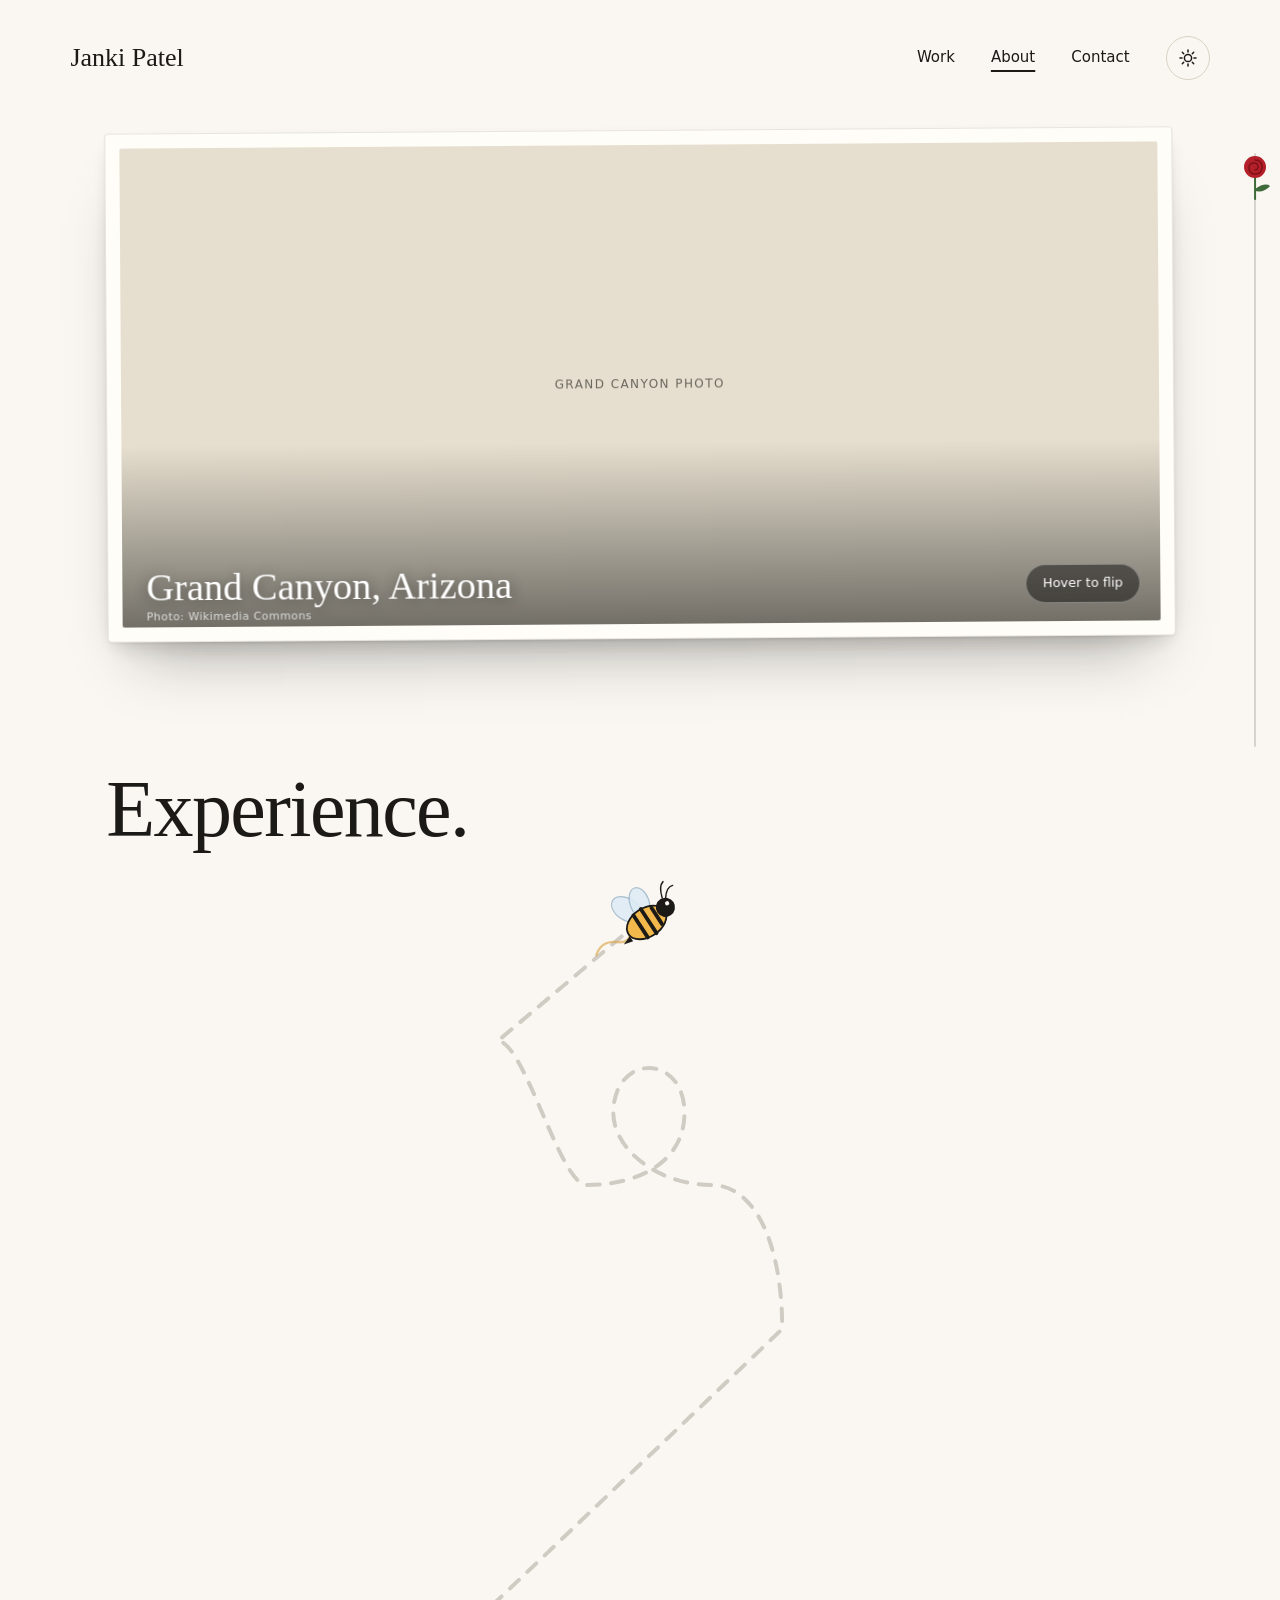
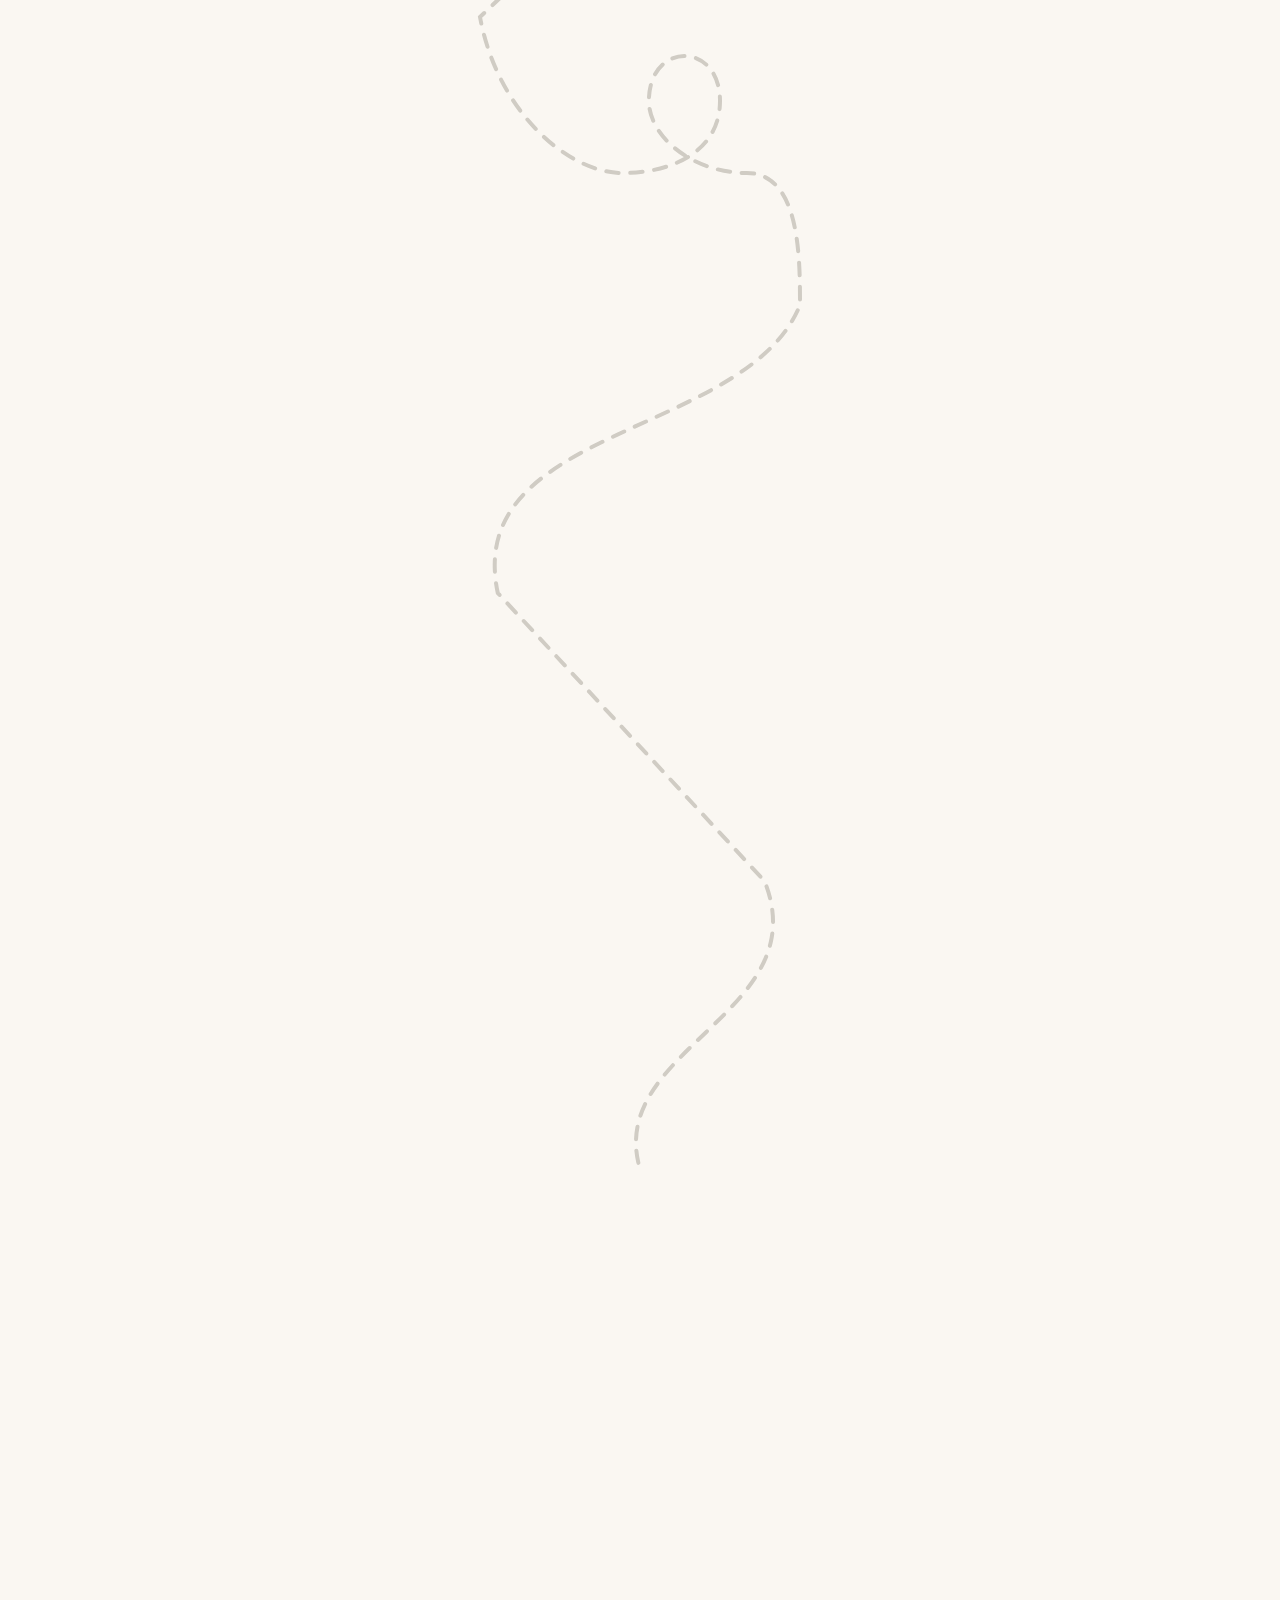
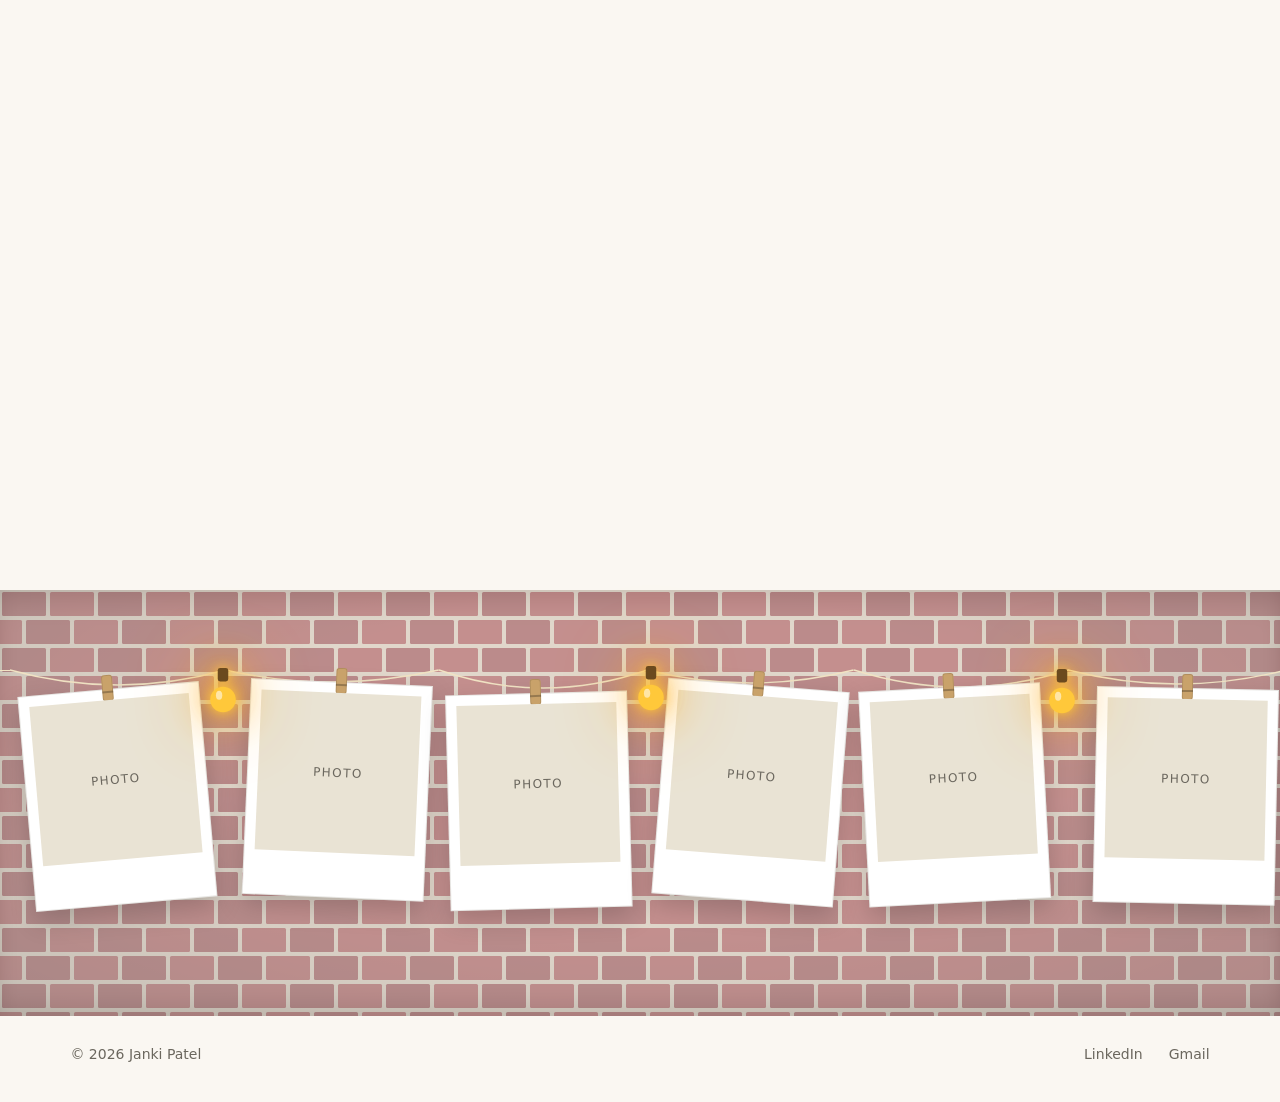
==== about.html @ 687af1cd "Portfolio v1: themes, work, about with experience timeline, contact" ====
<!doctype html>
<html lang="en" class="">
<head>
<meta charset="utf-8">
<meta name="viewport" content="width=device-width, initial-scale=1">
<title>About | Janki Patel</title>
<meta name="description" content="Janki Patel is an XR developer finishing an M.S. in Media Arts & Sciences at Arizona State University, with three and a half years of production software experience.">
<meta name="theme-color" content="#FAF7F2">
<meta name="color-scheme" content="light dark">
<meta http-equiv="Content-Security-Policy" content="default-src 'self'; script-src 'self' 'sha256-L0vLn8XIhZDRpUTTY1UAx1QXcjI+GWsI21G0WB/5Mg4='; style-src 'self' 'unsafe-inline' https://fonts.googleapis.com; font-src https://fonts.gstatic.com; img-src 'self' data: https://commons.wikimedia.org https://upload.wikimedia.org; connect-src 'self'; media-src 'self'; object-src 'none'; base-uri 'none'; form-action 'none'">
<meta name="referrer" content="strict-origin-when-cross-origin">
<meta name="robots" content="index, follow, noai, noimageai">
<meta property="og:type" content="website">
<meta property="og:title" content="About | Janki Patel">
<meta property="og:description" content="Janki Patel is an XR developer finishing an M.S. in Media Arts & Sciences at Arizona State University, with three and a half years of production software experience.">
<link rel="icon" href="assets/favicon.svg" type="image/svg+xml">
<script>document.documentElement.classList.add('js');try{var t=localStorage.getItem('theme');if(!t)t=matchMedia('(prefers-color-scheme: dark)').matches?'dark':'light';document.documentElement.dataset.theme=t}catch(e){document.documentElement.dataset.theme='light'}</script>
<link rel="preconnect" href="https://fonts.googleapis.com"><link rel="preconnect" href="https://fonts.gstatic.com" crossorigin><link href="https://fonts.googleapis.com/css2?family=Caveat:wght@500&family=Inter:wght@400;500&family=Instrument+Serif:ital@0;1&display=swap" rel="stylesheet">
<link rel="stylesheet" href="css/tokens.css">
<link rel="stylesheet" href="css/base.css">
<link rel="stylesheet" href="css/pages.css">
<link rel="stylesheet" href="css/responsive.css">
<link rel="stylesheet" href="css/experience.css">
</head>
<body class="about-page">
<a class="skip-link" href="#main">Skip to content</a>
<header class="site-header">
  <a class="wordmark" href="index.html">Janki Patel</a>
  <div class="header-right">
    <nav class="nav-links" aria-label="Primary">
      <a href="work.html">Work</a>
      <a href="about.html" aria-current="page">About</a>
      <a href="contact.html">Contact</a>
    </nav>
    <button class="theme-toggle" type="button" data-theme-toggle aria-label="Switch to dark theme"><svg class="i-sun" aria-hidden="true" width="20" height="20" viewBox="0 0 20 20" fill="none" stroke="currentColor" stroke-width="1.5" stroke-linecap="round"><circle cx="10" cy="10" r="3.6"/><path d="M10 2v2M10 16v2M2 10h2M16 10h2M4.3 4.3l1.4 1.4M14.3 14.3l1.4 1.4M4.3 15.7l1.4-1.4M14.3 5.7l1.4-1.4"/></svg><svg class="i-moon" aria-hidden="true" width="20" height="20" viewBox="0 0 20 20" fill="none" stroke="currentColor" stroke-width="1.5" stroke-linejoin="round"><path d="M15.5 12.2A6.6 6.6 0 0 1 7.8 4.5a6.6 6.6 0 1 0 7.7 7.7Z"/></svg></button>
  </div>
</header>
<main id="main">
  <section class="about">
    <div class="flip" tabindex="0" aria-label="Postcard. Hover or press to flip it over.">
      <div class="flip-inner">
        <div class="flip-face flip-front" aria-hidden="true">
          <div class="front-photo ph" data-label="">
            <img class="light-img" src="assets/images/about/postcard-grand-canyon.jpg" alt="The Grand Canyon at sunrise" loading="lazy" decoding="async" data-fallback="https://commons.wikimedia.org/wiki/Special:FilePath/Grand_Canyon_South_Rim_at_Sunrise.jpg?width=1920"><img class="dark-img" src="assets/images/about/postcard-taj-mahal.jpg" alt="The Taj Mahal at sunset" loading="lazy" decoding="async" data-fallback="https://commons.wikimedia.org/wiki/Special:FilePath/Taj_Mahal_Sunset.jpg?width=1920">
          </div>
          <p class="front-caption"><span class="light-only">Grand Canyon, Arizona</span><span class="dark-only">Taj Mahal, Agra</span></p>
          <p class="front-credit">Photo: Wikimedia Commons</p>
          <p class="flip-hint"><span class="h-hover">Hover to flip</span><span class="h-touch">Tap to flip</span></p>
        </div>
        <article class="flip-face postcard" aria-labelledby="about-title">
          <figure class="postcard-photo ph" data-label="Your photo">
            <img src="assets/images/about/portrait.jpg" alt="Portrait of Janki Patel" loading="lazy" decoding="async">
          </figure>
          <div class="postcard-body">
            <div class="stamp" aria-hidden="true"><div class="stamp-inner"><svg class="scene scene-day" viewBox="0 0 40 52" aria-hidden="true"><rect width="40" height="52" fill="#cfe3ef"/><circle cx="31" cy="11" r="5" fill="#f2b84b"/><g stroke="#f2b84b" stroke-width="1.2" stroke-linecap="round"><path d="M31 2v2M31 18v2M22 11h2M38 11h2M24.6 4.6l1.4 1.4M36 16l1.4 1.4M37.4 4.6L36 6M26 16l-1.4 1.4"/></g><path d="M-2 40 L12 22 L16 25 L22 12 L26 17 L28 15 L42 40 Z" fill="#6f84a8"/><path d="M22 12 L26 17 L28 15 L33 22 L29 21 L26 24 L23 20 L20 23 L16 25 L19 18 Z" fill="#fff"/><path d="M-2 40 L10 28 L18 36 L26 30 L42 42 L42 52 L-2 52 Z" fill="#3c6a45"/><path d="M-2 46 Q10 42 20 46 T42 45 L42 52 L-2 52 Z" fill="#2c5236"/></svg><svg class="scene scene-night" viewBox="0 0 40 52" aria-hidden="true"><rect width="40" height="52" fill="#141b3a"/><circle cx="20" cy="14" r="8" fill="#f4f1e6"/><circle cx="17" cy="12" r="1.6" fill="#dcd8c8"/><circle cx="23" cy="16.5" r="1.2" fill="#dcd8c8"/><circle cx="21" cy="10.5" r="0.9" fill="#dcd8c8"/><g fill="#f4f1e6"><circle cx="5" cy="6" r=".7"/><circle cx="34" cy="8" r=".6"/><circle cx="9" cy="19" r=".5"/><circle cx="35" cy="20" r=".7"/></g><rect y="30" width="40" height="22" fill="#26325e"/><path d="M13 31 L20 31 L27 31 L25 52 L15 52 Z" fill="#f4f1e6" opacity=".18"/><g fill="#0b1020"><path d="M0 31 L0 28 L2 22 L3 28 L3.5 24 L5 18 L6.5 24 L7 28 L9 25 L10 29 L10 31 Z"/><path d="M30 31 L30 27 L32 21 L33 26 L34 22 L36 15 L38 22 L38.5 26 L40 24 L40 31 Z"/><path d="M0 31 H40 V32.5 H0 Z"/></g><path d="M0 44 Q10 42 20 44 T40 43 L40 52 L0 52 Z" fill="#1b2548" opacity=".7"/></svg></div></div>
            <svg class="postmark" viewBox="0 0 100 100" aria-hidden="true" fill="none" stroke="currentColor" stroke-width="1.4"><circle cx="50" cy="50" r="36"/><circle cx="50" cy="50" r="30"/><path d="M-6 42 q8 -7 16 0 t16 0 t16 0 t16 0 t16 0 t16 0 t16 0 t16 0"/><path d="M-6 54 q8 -7 16 0 t16 0 t16 0 t16 0 t16 0 t16 0 t16 0 t16 0"/><path d="M-6 66 q8 -7 16 0 t16 0 t16 0 t16 0 t16 0 t16 0 t16 0 t16 0"/></svg>
            <h1 id="about-title" class="display">A little about me.</h1>
            <p class="body">I'm an XR developer finishing my M.S. in Media Arts &amp; Sciences at Arizona State University this December. Before grad school I spent three and a half years building production software.</p>
            <p class="body">Outside of work I'm usually traveling, taking photos, or listening to something on repeat.</p>
            <div class="postcard-foot">
              <div class="sig-row"><div class="signature" data-label="Your autograph"><img src="assets/images/signature.png" alt="Janki Patel's signature" loading="lazy" decoding="async"></div></div>
              <div class="link-row">
                <a class="resume-link" href="assets/resume.pdf">Resume</a>
                <span class="link-icons"><a class="icon-link" href="https://linkedin.com/in/janki1028" target="_blank" rel="noopener noreferrer" aria-label="LinkedIn (opens in a new tab)" title="LinkedIn"><span class="icon-slot" data-label="in"><img src="assets/icons/linkedin.svg" alt="" data-fallback="assets/icons/linkedin.png"></span></a><a class="icon-link" href="https://mail.google.com/mail/?view=cm&fs=1&to=your@email.com" target="_blank" rel="noopener noreferrer" aria-label="Email (Gmail) (opens in a new tab)" title="Email (Gmail)"><span class="icon-slot" data-label="@"><img src="assets/icons/gmail.svg" alt="" data-fallback="assets/icons/gmail.png"></span></a></span>
              </div>
            </div>
          </div>
        </article>
      </div>
    </div>
  </section>

  <section class="xp-section" id="experience" aria-labelledby="xp-title">
    <h2 id="xp-title" class="display xp-title">Experience.</h2>
    <div class="xp" data-xp>
      <svg class="xp-svg xp-svg--d" viewBox="0 0 1440 2640" aria-hidden="true" focusable="false" data-w="1440" data-start="720,81" data-end="1500,2052" data-map-end="2720" data-map-start="420">
        <defs>
          <radialGradient id="xp-gw-d"><stop offset="0" stop-color="#EEF57A" stop-opacity="0.5"/><stop offset="0.5" stop-color="#EEF57A" stop-opacity="0.16"/><stop offset="1" stop-color="#EEF57A" stop-opacity="0"/></radialGradient>
          <radialGradient id="xp-gf-d"><stop offset="0" stop-color="#E4FF5A" stop-opacity="0.85"/><stop offset="0.45" stop-color="#C9F23C" stop-opacity="0.3"/><stop offset="1" stop-color="#C9F23C" stop-opacity="0"/></radialGradient>
          <mask id="xp-mask-d" maskUnits="userSpaceOnUse" x="-100" y="0" width="1740" height="2640"><path class="xp-reveal" d="M 720 81 L 560 216 C 590 216 630 378 660 378 C 720 378 770 351 770 297 C 770 229.5 690 229.5 690 297 C 690 337.5 740 378 800 378 C 850 378 880 445.5 880 540 L 540 864 C 560 972 640 1039.5 700 1039.5 C 760 1039.5 810 1012.5 810 958.5 C 810 891 730 891 730 958.5 C 730 999 780 1039.5 840 1039.5 C 900 1039.5 900 1134 900 1188 C 840 1336.5 520 1323 560 1512 L 860 1836 C 920 1984.5 680 2025 720 2160 L 720 2322 C 720 2457 830 2490.8 940 2403 C 1050 2315.2 1190 2241 1500 2052" fill="none" stroke="#fff" stroke-width="16" stroke-linecap="round"/></mask>
        </defs>
        <g class="xp-sparkles"><g fill="#E4FF5A"><circle cx="470" cy="300" r="2.2" opacity="0.7"/><circle cx="1010" cy="350" r="1.8" opacity="0.55"/><circle cx="660" cy="650" r="2" opacity="0.6"/><circle cx="1050" cy="800" r="2.4" opacity="0.7"/><circle cx="420" cy="960" r="1.8" opacity="0.5"/><circle cx="780" cy="950" r="1.6" opacity="0.5"/><circle cx="1100" cy="1500" r="2" opacity="0.5"/><circle cx="330" cy="1250" r="1.8" opacity="0.5"/><circle cx="1000" cy="2000" r="1.8" opacity="0.5"/></g><g fill="#B8C8FF"><circle cx="1100" cy="200" r="1.6" opacity="0.5"/><circle cx="330" cy="520" r="1.8" opacity="0.5"/><circle cx="1000" cy="1250" r="1.6" opacity="0.35"/><circle cx="400" cy="1850" r="1.6" opacity="0.4"/></g></g>
        <path class="xp-route-bg" d="M 720 81 L 560 216 C 590 216 630 378 660 378 C 720 378 770 351 770 297 C 770 229.5 690 229.5 690 297 C 690 337.5 740 378 800 378 C 850 378 880 445.5 880 540 L 540 864 C 560 972 640 1039.5 700 1039.5 C 760 1039.5 810 1012.5 810 958.5 C 810 891 730 891 730 958.5 C 730 999 780 1039.5 840 1039.5 C 900 1039.5 900 1134 900 1188 C 840 1336.5 520 1323 560 1512 L 860 1836 C 920 1984.5 680 2025 720 2160"/>
        <path class="xp-route-fg" d="M 720 81 L 560 216 C 590 216 630 378 660 378 C 720 378 770 351 770 297 C 770 229.5 690 229.5 690 297 C 690 337.5 740 378 800 378 C 850 378 880 445.5 880 540 L 540 864 C 560 972 640 1039.5 700 1039.5 C 760 1039.5 810 1012.5 810 958.5 C 810 891 730 891 730 958.5 C 730 999 780 1039.5 840 1039.5 C 900 1039.5 900 1134 900 1188 C 840 1336.5 520 1323 560 1512 L 860 1836 C 920 1984.5 680 2025 720 2160 L 720 2322 C 720 2457 830 2490.8 940 2403 C 1050 2315.2 1190 2241 1500 2052" mask="url(#xp-mask-d)"/>
        <circle class="xp-start" cx="720" cy="81" r="5"/>
        <g class="xp-node" data-x="560" data-y="216" transform="translate(560 216)"><g class="pop"><circle class="glow2" r="151" fill="url(#xp-gw-d)"/><circle class="glow" r="103" fill="url(#xp-gw-d)"/><circle class="halo" r="65"/><polygon class="dec" points="0.0,-20.0 17.3,-10.0 17.3,10.0 0.0,20.0 -17.3,10.0 -17.3,-10.0" transform="translate(-64 0)"/><polygon class="dec d2" points="0.0,-20.0 17.3,-10.0 17.3,10.0 0.0,20.0 -17.3,10.0 -17.3,-10.0" transform="translate(-32 55)"/><polygon class="hx" points="0.0,-54.0 46.8,-27.0 46.8,27.0 0.0,54.0 -46.8,27.0 -46.8,-27.0"/><text y="5" font-size="15">2020</text></g></g><g class="xp-node" data-x="880" data-y="540" transform="translate(880 540)"><g class="pop"><circle class="glow2" r="151" fill="url(#xp-gw-d)"/><circle class="glow" r="103" fill="url(#xp-gw-d)"/><circle class="halo" r="65"/><polygon class="dec" points="0.0,-20.0 17.3,-10.0 17.3,10.0 0.0,20.0 -17.3,10.0 -17.3,-10.0" transform="translate(64 0)"/><polygon class="dec d2" points="0.0,-20.0 17.3,-10.0 17.3,10.0 0.0,20.0 -17.3,10.0 -17.3,-10.0" transform="translate(32 55)"/><polygon class="hx" points="0.0,-54.0 46.8,-27.0 46.8,27.0 0.0,54.0 -46.8,27.0 -46.8,-27.0"/><text y="4" font-size="13">2020–24</text></g></g><g class="xp-node" data-x="540" data-y="864" transform="translate(540 864)"><g class="pop"><circle class="glow2" r="151" fill="url(#xp-gw-d)"/><circle class="glow" r="103" fill="url(#xp-gw-d)"/><circle class="halo" r="65"/><polygon class="dec" points="0.0,-20.0 17.3,-10.0 17.3,10.0 0.0,20.0 -17.3,10.0 -17.3,-10.0" transform="translate(-64 0)"/><polygon class="dec d2" points="0.0,-20.0 17.3,-10.0 17.3,10.0 0.0,20.0 -17.3,10.0 -17.3,-10.0" transform="translate(-32 55)"/><polygon class="hx" points="0.0,-54.0 46.8,-27.0 46.8,27.0 0.0,54.0 -46.8,27.0 -46.8,-27.0"/><text y="4" font-size="13">2021–24</text></g></g><g class="xp-node" data-x="900" data-y="1188" transform="translate(900 1188)"><g class="pop"><circle class="glow2" r="151" fill="url(#xp-gw-d)"/><circle class="glow" r="103" fill="url(#xp-gw-d)"/><circle class="halo" r="65"/><polygon class="dec" points="0.0,-20.0 17.3,-10.0 17.3,10.0 0.0,20.0 -17.3,10.0 -17.3,-10.0" transform="translate(64 0)"/><polygon class="dec d2" points="0.0,-20.0 17.3,-10.0 17.3,10.0 0.0,20.0 -17.3,10.0 -17.3,-10.0" transform="translate(32 55)"/><polygon class="hx" points="0.0,-54.0 46.8,-27.0 46.8,27.0 0.0,54.0 -46.8,27.0 -46.8,-27.0"/><text y="5" font-size="15">2025</text></g></g><g class="xp-node" data-x="560" data-y="1512" transform="translate(560 1512)"><g class="pop"><circle class="glow2" r="151" fill="url(#xp-gw-d)"/><circle class="glow" r="103" fill="url(#xp-gw-d)"/><circle class="halo" r="65"/><polygon class="dec" points="0.0,-20.0 17.3,-10.0 17.3,10.0 0.0,20.0 -17.3,10.0 -17.3,-10.0" transform="translate(-64 0)"/><polygon class="dec d2" points="0.0,-20.0 17.3,-10.0 17.3,10.0 0.0,20.0 -17.3,10.0 -17.3,-10.0" transform="translate(-32 55)"/><polygon class="hx" points="0.0,-54.0 46.8,-27.0 46.8,27.0 0.0,54.0 -46.8,27.0 -46.8,-27.0"/><text y="5" font-size="15">2025</text></g></g><g class="xp-node" data-x="860" data-y="1836" transform="translate(860 1836)"><g class="pop"><circle class="glow2" r="151" fill="url(#xp-gw-d)"/><circle class="glow" r="103" fill="url(#xp-gw-d)"/><circle class="halo" r="65"/><polygon class="dec" points="0.0,-20.0 17.3,-10.0 17.3,10.0 0.0,20.0 -17.3,10.0 -17.3,-10.0" transform="translate(64 0)"/><polygon class="dec d2" points="0.0,-20.0 17.3,-10.0 17.3,10.0 0.0,20.0 -17.3,10.0 -17.3,-10.0" transform="translate(32 55)"/><polygon class="hx" points="0.0,-54.0 46.8,-27.0 46.8,27.0 0.0,54.0 -46.8,27.0 -46.8,-27.0"/><text y="5" font-size="15">2026</text></g></g><g class="xp-node" data-x="720" data-y="2160" transform="translate(720 2160)"><g class="pop"><circle class="glow2" r="179" fill="url(#xp-gw-d)"/><circle class="glow" r="122" fill="url(#xp-gw-d)"/><circle class="halo" r="77"/><polygon class="dec" points="0.0,-20.0 17.3,-10.0 17.3,10.0 0.0,20.0 -17.3,10.0 -17.3,-10.0" transform="translate(-64 0)"/><polygon class="dec d2" points="0.0,-20.0 17.3,-10.0 17.3,10.0 0.0,20.0 -17.3,10.0 -17.3,-10.0" transform="translate(-32 55)"/><polygon class="hx" points="0.0,-64.0 55.4,-32.0 55.4,32.0 0.0,64.0 -55.4,32.0 -55.4,-32.0"/><text y="5" font-size="16">Now</text></g></g>
        <g class="xp-traveler" transform="translate(720 81)"><g class="xp-bee" transform="scale(1.35)">
<path d="M-46 4 q10 -8 20 0 t14 -2" fill="none" stroke="#D9A441" stroke-width="2" stroke-linecap="round" opacity="0.6"/>
<g class="xp-wing"><ellipse cx="-4" cy="-14" rx="9" ry="14" fill="#DDEBF5" stroke="#9DB6C8" stroke-width="1" opacity="0.85" transform="rotate(-24 -4 -14)"/></g>
<g class="xp-wing w2"><ellipse cx="8" cy="-13" rx="8" ry="13" fill="#DDEBF5" stroke="#9DB6C8" stroke-width="1" opacity="0.85" transform="rotate(14 8 -13)"/></g>
<ellipse cx="4" cy="4" rx="18" ry="12" fill="#F2B84B" stroke="#1B1A17" stroke-width="1.5"/>
<path d="M-2 -7 L-2 15 M6 -8 L6 16 M14 -4 L14 12" stroke="#1B1A17" stroke-width="3.2" stroke-linecap="round"/>
<circle cx="24" cy="2" r="8" fill="#1B1A17"/><circle cx="27" cy="0" r="1.8" fill="#FAF7F2"/>
<path d="M28 -4 q6 -8 11 -6 M26 -6 q3 -10 8 -11" fill="none" stroke="#1B1A17" stroke-width="1.2" stroke-linecap="round"/>
<path d="M-14 6 l-8 3 l8 2 Z" fill="#1B1A17"/></g><g class="xp-fly" transform="scale(1.3)">
<g class="xp-lamp"><circle cx="-16" cy="7" r="58" fill="url(#xp-gf-d)"/></g>
<g fill="#E4FF5A"><circle cx="-56" cy="12" r="2.2" opacity="0.7"/><circle cx="-72" cy="4" r="1.7" opacity="0.5"/><circle cx="-86" cy="14" r="1.2" opacity="0.35"/></g>
<g class="xp-wing"><ellipse cx="-3" cy="-15" rx="9" ry="15" fill="#EAF0FF" fill-opacity="0.6" stroke="#B8C8FF" stroke-width="0.9" transform="rotate(-18 -3 -15)"/></g>
<g class="xp-wing w2"><ellipse cx="8" cy="-16" rx="8" ry="13" fill="#EAF0FF" fill-opacity="0.6" stroke="#B8C8FF" stroke-width="0.9" transform="rotate(14 8 -16)"/></g>
<circle cx="-17" cy="7" r="11" fill="#E4FF5A"/>
<circle cx="-20.5" cy="3.5" r="3.6" fill="#FFFFFF" opacity="0.8"/>
<ellipse cx="-3" cy="5" rx="13" ry="10" fill="#4B5590" stroke="#B8C8FF" stroke-width="1"/>
<path d="M-8 14 l-1.5 5 M0 15 l0 5" stroke="#B8C8FF" stroke-width="1.2" stroke-linecap="round"/>
<path d="M10 -9 q-2 -9 -8 -10 M19 -9 q2 -9 8 -10" fill="none" stroke="#FFE9C4" stroke-width="1.4" stroke-linecap="round"/>
<circle cx="2" cy="-19.5" r="2.1" fill="#E4FF5A"/><circle cx="27" cy="-19.5" r="2.1" fill="#E4FF5A"/>
<circle cx="14.5" cy="-1" r="11" fill="#FFE9C4"/>
<ellipse cx="11" cy="-3" rx="3.2" ry="3.9" fill="#1B2140"/><ellipse cx="18.5" cy="-3" rx="3.2" ry="3.9" fill="#1B2140"/>
<circle cx="12" cy="-4.5" r="1.25" fill="#fff"/><circle cx="19.5" cy="-4.5" r="1.25" fill="#fff"/>
<circle cx="7.5" cy="3" r="2.2" fill="#FF9DB0" opacity="0.75"/><circle cx="21.5" cy="3" r="2.2" fill="#FF9DB0" opacity="0.75"/>
<path d="M12 4 q2.5 2.8 5 0" fill="none" stroke="#1B2140" stroke-width="1.2" stroke-linecap="round"/></g></g>
      </svg>
      <svg class="xp-svg xp-svg--m" viewBox="0 0 390 2060" aria-hidden="true" focusable="false" data-w="390" data-start="70,44" data-end="480,1674" data-map-end="2000" data-map-start="260">
        <defs>
          <radialGradient id="xp-gw-m"><stop offset="0" stop-color="#EEF57A" stop-opacity="0.5"/><stop offset="0.5" stop-color="#EEF57A" stop-opacity="0.16"/><stop offset="1" stop-color="#EEF57A" stop-opacity="0"/></radialGradient>
          <radialGradient id="xp-gf-m"><stop offset="0" stop-color="#E4FF5A" stop-opacity="0.85"/><stop offset="0.45" stop-color="#C9F23C" stop-opacity="0.3"/><stop offset="1" stop-color="#C9F23C" stop-opacity="0"/></radialGradient>
          <mask id="xp-mask-m" maskUnits="userSpaceOnUse" x="-100" y="0" width="690" height="2060"><path class="xp-reveal" d="M 70 43.6 L 62 150 C 62 209.1 20 291.8 50 291.8 C 80 291.8 105 280 105 256.4 C 105 226.8 65 226.8 65 256.4 C 65 274.1 90 291.8 120 291.8 C 140 291.8 100 362.7 94 410 L 58 670 C 58 740.9 20 811.8 50 811.8 C 80 811.8 105 800 105 776.4 C 105 746.8 65 746.8 65 776.4 C 65 794.1 90 811.8 120 811.8 C 140 811.8 100 882.7 90 930 C 140 1048.2 22 1083.6 60 1190 L 92 1450 C 130 1568.2 30 1615.5 70 1710 L 70 1804.5 C 70 1910.9 200 1946.4 300 1875.5 C 370 1828.2 430 1757.3 480 1674.5" fill="none" stroke="#fff" stroke-width="16" stroke-linecap="round"/></mask>
        </defs>
        
        <path class="xp-route-bg" d="M 70 43.6 L 62 150 C 62 209.1 20 291.8 50 291.8 C 80 291.8 105 280 105 256.4 C 105 226.8 65 226.8 65 256.4 C 65 274.1 90 291.8 120 291.8 C 140 291.8 100 362.7 94 410 L 58 670 C 58 740.9 20 811.8 50 811.8 C 80 811.8 105 800 105 776.4 C 105 746.8 65 746.8 65 776.4 C 65 794.1 90 811.8 120 811.8 C 140 811.8 100 882.7 90 930 C 140 1048.2 22 1083.6 60 1190 L 92 1450 C 130 1568.2 30 1615.5 70 1710"/>
        <path class="xp-route-fg" d="M 70 43.6 L 62 150 C 62 209.1 20 291.8 50 291.8 C 80 291.8 105 280 105 256.4 C 105 226.8 65 226.8 65 256.4 C 65 274.1 90 291.8 120 291.8 C 140 291.8 100 362.7 94 410 L 58 670 C 58 740.9 20 811.8 50 811.8 C 80 811.8 105 800 105 776.4 C 105 746.8 65 746.8 65 776.4 C 65 794.1 90 811.8 120 811.8 C 140 811.8 100 882.7 90 930 C 140 1048.2 22 1083.6 60 1190 L 92 1450 C 130 1568.2 30 1615.5 70 1710 L 70 1804.5 C 70 1910.9 200 1946.4 300 1875.5 C 370 1828.2 430 1757.3 480 1674.5" mask="url(#xp-mask-m)"/>
        <circle class="xp-start" cx="70" cy="44" r="5"/>
        <g class="xp-node" data-x="62" data-y="150" transform="translate(62 150)"><g class="pop"><circle class="glow2" r="76" fill="url(#xp-gw-m)"/><circle class="glow" r="51" fill="url(#xp-gw-m)"/><circle class="halo" r="32"/><polygon class="dec" points="0.0,-10.0 8.7,-5.0 8.7,5.0 0.0,10.0 -8.7,5.0 -8.7,-5.0" transform="translate(-34 0)"/><polygon class="dec d2" points="0.0,-10.0 8.7,-5.0 8.7,5.0 0.0,10.0 -8.7,5.0 -8.7,-5.0" transform="translate(-17 29)"/><polygon class="hx" points="0.0,-27.0 23.4,-13.5 23.4,13.5 0.0,27.0 -23.4,13.5 -23.4,-13.5"/><text y="3" font-size="10">2020</text></g></g><g class="xp-node" data-x="94" data-y="410" transform="translate(94 410)"><g class="pop"><circle class="glow2" r="76" fill="url(#xp-gw-m)"/><circle class="glow" r="51" fill="url(#xp-gw-m)"/><circle class="halo" r="32"/><polygon class="dec" points="0.0,-10.0 8.7,-5.0 8.7,5.0 0.0,10.0 -8.7,5.0 -8.7,-5.0" transform="translate(34 0)"/><polygon class="dec d2" points="0.0,-10.0 8.7,-5.0 8.7,5.0 0.0,10.0 -8.7,5.0 -8.7,-5.0" transform="translate(17 29)"/><polygon class="hx" points="0.0,-27.0 23.4,-13.5 23.4,13.5 0.0,27.0 -23.4,13.5 -23.4,-13.5"/><text y="2" font-size="8">2020–24</text></g></g><g class="xp-node" data-x="58" data-y="670" transform="translate(58 670)"><g class="pop"><circle class="glow2" r="76" fill="url(#xp-gw-m)"/><circle class="glow" r="51" fill="url(#xp-gw-m)"/><circle class="halo" r="32"/><polygon class="dec" points="0.0,-10.0 8.7,-5.0 8.7,5.0 0.0,10.0 -8.7,5.0 -8.7,-5.0" transform="translate(-34 0)"/><polygon class="dec d2" points="0.0,-10.0 8.7,-5.0 8.7,5.0 0.0,10.0 -8.7,5.0 -8.7,-5.0" transform="translate(-17 29)"/><polygon class="hx" points="0.0,-27.0 23.4,-13.5 23.4,13.5 0.0,27.0 -23.4,13.5 -23.4,-13.5"/><text y="2" font-size="8">2021–24</text></g></g><g class="xp-node" data-x="90" data-y="930" transform="translate(90 930)"><g class="pop"><circle class="glow2" r="76" fill="url(#xp-gw-m)"/><circle class="glow" r="51" fill="url(#xp-gw-m)"/><circle class="halo" r="32"/><polygon class="dec" points="0.0,-10.0 8.7,-5.0 8.7,5.0 0.0,10.0 -8.7,5.0 -8.7,-5.0" transform="translate(34 0)"/><polygon class="dec d2" points="0.0,-10.0 8.7,-5.0 8.7,5.0 0.0,10.0 -8.7,5.0 -8.7,-5.0" transform="translate(17 29)"/><polygon class="hx" points="0.0,-27.0 23.4,-13.5 23.4,13.5 0.0,27.0 -23.4,13.5 -23.4,-13.5"/><text y="3" font-size="10">2025</text></g></g><g class="xp-node" data-x="60" data-y="1190" transform="translate(60 1190)"><g class="pop"><circle class="glow2" r="76" fill="url(#xp-gw-m)"/><circle class="glow" r="51" fill="url(#xp-gw-m)"/><circle class="halo" r="32"/><polygon class="dec" points="0.0,-10.0 8.7,-5.0 8.7,5.0 0.0,10.0 -8.7,5.0 -8.7,-5.0" transform="translate(-34 0)"/><polygon class="dec d2" points="0.0,-10.0 8.7,-5.0 8.7,5.0 0.0,10.0 -8.7,5.0 -8.7,-5.0" transform="translate(-17 29)"/><polygon class="hx" points="0.0,-27.0 23.4,-13.5 23.4,13.5 0.0,27.0 -23.4,13.5 -23.4,-13.5"/><text y="3" font-size="10">2025</text></g></g><g class="xp-node" data-x="92" data-y="1450" transform="translate(92 1450)"><g class="pop"><circle class="glow2" r="76" fill="url(#xp-gw-m)"/><circle class="glow" r="51" fill="url(#xp-gw-m)"/><circle class="halo" r="32"/><polygon class="dec" points="0.0,-10.0 8.7,-5.0 8.7,5.0 0.0,10.0 -8.7,5.0 -8.7,-5.0" transform="translate(34 0)"/><polygon class="dec d2" points="0.0,-10.0 8.7,-5.0 8.7,5.0 0.0,10.0 -8.7,5.0 -8.7,-5.0" transform="translate(17 29)"/><polygon class="hx" points="0.0,-27.0 23.4,-13.5 23.4,13.5 0.0,27.0 -23.4,13.5 -23.4,-13.5"/><text y="3" font-size="10">2026</text></g></g><g class="xp-node" data-x="70" data-y="1710" transform="translate(70 1710)"><g class="pop"><circle class="glow2" r="90" fill="url(#xp-gw-m)"/><circle class="glow" r="61" fill="url(#xp-gw-m)"/><circle class="halo" r="38"/><polygon class="dec" points="0.0,-10.0 8.7,-5.0 8.7,5.0 0.0,10.0 -8.7,5.0 -8.7,-5.0" transform="translate(-34 0)"/><polygon class="dec d2" points="0.0,-10.0 8.7,-5.0 8.7,5.0 0.0,10.0 -8.7,5.0 -8.7,-5.0" transform="translate(-17 29)"/><polygon class="hx" points="0.0,-32.0 27.7,-16.0 27.7,16.0 0.0,32.0 -27.7,16.0 -27.7,-16.0"/><text y="3" font-size="11">Now</text></g></g>
        <g class="xp-traveler" transform="translate(70 44)"><g class="xp-bee" transform="scale(0.85)">
<path d="M-46 4 q10 -8 20 0 t14 -2" fill="none" stroke="#D9A441" stroke-width="2" stroke-linecap="round" opacity="0.6"/>
<g class="xp-wing"><ellipse cx="-4" cy="-14" rx="9" ry="14" fill="#DDEBF5" stroke="#9DB6C8" stroke-width="1" opacity="0.85" transform="rotate(-24 -4 -14)"/></g>
<g class="xp-wing w2"><ellipse cx="8" cy="-13" rx="8" ry="13" fill="#DDEBF5" stroke="#9DB6C8" stroke-width="1" opacity="0.85" transform="rotate(14 8 -13)"/></g>
<ellipse cx="4" cy="4" rx="18" ry="12" fill="#F2B84B" stroke="#1B1A17" stroke-width="1.5"/>
<path d="M-2 -7 L-2 15 M6 -8 L6 16 M14 -4 L14 12" stroke="#1B1A17" stroke-width="3.2" stroke-linecap="round"/>
<circle cx="24" cy="2" r="8" fill="#1B1A17"/><circle cx="27" cy="0" r="1.8" fill="#FAF7F2"/>
<path d="M28 -4 q6 -8 11 -6 M26 -6 q3 -10 8 -11" fill="none" stroke="#1B1A17" stroke-width="1.2" stroke-linecap="round"/>
<path d="M-14 6 l-8 3 l8 2 Z" fill="#1B1A17"/></g><g class="xp-fly" transform="scale(0.85)">
<g class="xp-lamp"><circle cx="-16" cy="7" r="58" fill="url(#xp-gf-m)"/></g>
<g fill="#E4FF5A"><circle cx="-56" cy="12" r="2.2" opacity="0.7"/><circle cx="-72" cy="4" r="1.7" opacity="0.5"/><circle cx="-86" cy="14" r="1.2" opacity="0.35"/></g>
<g class="xp-wing"><ellipse cx="-3" cy="-15" rx="9" ry="15" fill="#EAF0FF" fill-opacity="0.6" stroke="#B8C8FF" stroke-width="0.9" transform="rotate(-18 -3 -15)"/></g>
<g class="xp-wing w2"><ellipse cx="8" cy="-16" rx="8" ry="13" fill="#EAF0FF" fill-opacity="0.6" stroke="#B8C8FF" stroke-width="0.9" transform="rotate(14 8 -16)"/></g>
<circle cx="-17" cy="7" r="11" fill="#E4FF5A"/>
<circle cx="-20.5" cy="3.5" r="3.6" fill="#FFFFFF" opacity="0.8"/>
<ellipse cx="-3" cy="5" rx="13" ry="10" fill="#4B5590" stroke="#B8C8FF" stroke-width="1"/>
<path d="M-8 14 l-1.5 5 M0 15 l0 5" stroke="#B8C8FF" stroke-width="1.2" stroke-linecap="round"/>
<path d="M10 -9 q-2 -9 -8 -10 M19 -9 q2 -9 8 -10" fill="none" stroke="#FFE9C4" stroke-width="1.4" stroke-linecap="round"/>
<circle cx="2" cy="-19.5" r="2.1" fill="#E4FF5A"/><circle cx="27" cy="-19.5" r="2.1" fill="#E4FF5A"/>
<circle cx="14.5" cy="-1" r="11" fill="#FFE9C4"/>
<ellipse cx="11" cy="-3" rx="3.2" ry="3.9" fill="#1B2140"/><ellipse cx="18.5" cy="-3" rx="3.2" ry="3.9" fill="#1B2140"/>
<circle cx="12" cy="-4.5" r="1.25" fill="#fff"/><circle cx="19.5" cy="-4.5" r="1.25" fill="#fff"/>
<circle cx="7.5" cy="3" r="2.2" fill="#FF9DB0" opacity="0.75"/><circle cx="21.5" cy="3" r="2.2" fill="#FF9DB0" opacity="0.75"/>
<path d="M12 4 q2.5 2.8 5 0" fill="none" stroke="#1B2140" stroke-width="1.2" stroke-linecap="round"/></g></g>
      </svg>
      <ol class="xp-cards"><li class="xp-card side-l" style="--dt:5.682%;--dr:67.917%;--pt:5.049%"><p class="xp-meta">2020 &middot; Remote</p><h2>AR Developer Intern</h2><p class="xp-org">Cyrrup Solutions Pvt Ltd</p><p class="xp-loc">Bangalore, India</p><div class="xp-points"><ul><li>[ one line about what you did ]</li><li>[ one line about what you did ]</li></ul></div></li><li class="xp-card side-r" style="--dt:17.955%;--dl:67.917%;--pt:17.670%"><p class="xp-meta">2020 &ndash; 2024 &middot; Remote</p><h2>Freelancer</h2><p class="xp-org">Freelance</p><p class="xp-loc">Ahmedabad, India</p><div class="xp-points"><ul><li>[ one line about what you did ]</li><li>[ one line about what you did ]</li></ul></div></li><li class="xp-card side-l" style="--dt:30.227%;--dr:69.306%;--pt:30.291%"><p class="xp-meta">2021 &ndash; 2024 &middot; On-site</p><h2>Senior Software Engineer</h2><p class="xp-org">Go Digit General Insurance</p><p class="xp-loc">Pune, India</p><div class="xp-points"><ul><li>[ one line about what you did ]</li><li>[ one line about what you did ]</li></ul></div></li><li class="xp-card side-r" style="--dt:42.500%;--dl:69.306%;--pt:42.913%"><p class="xp-meta">2025 &middot; On-site</p><h2>VR POD Operator</h2><p class="xp-org">Dreamscape Learn</p><p class="xp-loc">Mesa, USA</p><div class="xp-points"><ul><li>[ one line about what you did ]</li><li>[ one line about what you did ]</li></ul></div></li><li class="xp-card side-l" style="--dt:54.773%;--dr:67.917%;--pt:55.534%"><p class="xp-meta">2025 &middot; On-site</p><h2>XR Creative Associate</h2><p class="xp-org">Mesh Labs</p><p class="xp-loc">Mesa, USA</p><div class="xp-points"><ul><li>[ one line about what you did ]</li><li>[ one line about what you did ]</li></ul></div></li><li class="xp-card side-r" style="--dt:67.045%;--dl:66.528%;--pt:68.155%"><p class="xp-meta">2026 &ndash; Present &middot; On-site</p><h2>Software Developer</h2><p class="xp-org">MediatedX Membranes</p><p class="xp-loc">Mesa, USA</p><div class="xp-points"><ul><li>[ one line about what you did ]</li><li>[ one line about what you did ]</li></ul></div></li><li class="xp-card side-l" style="--dt:79.318%;--dr:56.806%;--pt:80.777%"><p class="xp-meta">2026 &ndash; Present &middot; On-site</p><h2>Teaching Assistant</h2><p class="xp-org">Arizona State University</p><p class="xp-loc">Mesa, USA</p><div class="xp-points"><ul><li>[ one line about what you did ]</li><li>[ one line about what you did ]</li></ul></div></li></ol>
    </div>
  </section>

  <section class="polaroids" aria-label="Photos">
    <div class="pol-line"><div class="pol-cell" style="--gk:18;--gn:58;--r:-5deg;--y:2px;--hang:25.0">
        <svg class="wire" viewBox="0 0 200 54" preserveAspectRatio="none" aria-hidden="true"><path d="M0 10 Q100 40 200 10"/></svg>
        <span class="ext ext-l"></span><span class="ext ext-r"></span>
        <svg class="bulb" style="--bp:0.46;--by:7.6px" viewBox="0 0 20 34" aria-hidden="true"><rect x="6.5" y="0" width="7" height="9" rx="1.6" fill="var(--socket)"/><circle cx="10" cy="21" r="8.5" fill="currentColor"/><ellipse cx="7.4" cy="18.2" rx="2.1" ry="3" fill="#fff" opacity=".55"/></svg>
        <figure class="polaroid"><div class="ph" data-label="Photo"><img src="assets/images/about/travel-1.jpg" alt="" loading="lazy" decoding="async"></div></figure>
      </div>
      <div class="pol-cell" style="--gk:58;--gn:14;--r:2.5deg;--y:-2px;--hang:22.0">
        <svg class="wire" viewBox="0 0 200 54" preserveAspectRatio="none" aria-hidden="true"><path d="M0 10 Q100 34 200 10"/></svg>
        <span class="ext ext-l"></span><span class="ext ext-r"></span>
        
        <figure class="polaroid"><div class="ph" data-label="Photo"><img src="assets/images/about/travel-2.jpg" alt="" loading="lazy" decoding="async"></div></figure>
      </div>
      <div class="pol-cell" style="--gk:14;--gn:46;--r:-1.5deg;--y:3px;--hang:28.0">
        <svg class="wire" viewBox="0 0 200 54" preserveAspectRatio="none" aria-hidden="true"><path d="M0 10 Q100 46 200 10"/></svg>
        <span class="ext ext-l"></span><span class="ext ext-r"></span>
        <svg class="bulb" style="--bp:0.6;--by:5.6px" viewBox="0 0 20 34" aria-hidden="true"><rect x="6.5" y="0" width="7" height="9" rx="1.6" fill="var(--socket)"/><circle cx="10" cy="21" r="8.5" fill="currentColor"/><ellipse cx="7.4" cy="18.2" rx="2.1" ry="3" fill="#fff" opacity=".55"/></svg>
        <figure class="polaroid"><div class="ph" data-label="Photo"><img src="assets/images/about/travel-3.jpg" alt="" loading="lazy" decoding="async"></div></figure>
      </div>
      <div class="pol-cell" style="--gk:46;--gn:10;--r:4.5deg;--y:0px;--hang:23.0">
        <svg class="wire" viewBox="0 0 200 54" preserveAspectRatio="none" aria-hidden="true"><path d="M0 10 Q100 36 200 10"/></svg>
        <span class="ext ext-l"></span><span class="ext ext-r"></span>
        
        <figure class="polaroid"><div class="ph" data-label="Photo"><img src="assets/images/about/photo-1.jpg" alt="" loading="lazy" decoding="async"></div></figure>
      </div>
      <div class="pol-cell" style="--gk:10;--gn:64;--r:-3deg;--y:-2px;--hang:27.0">
        <svg class="wire" viewBox="0 0 200 54" preserveAspectRatio="none" aria-hidden="true"><path d="M0 10 Q100 44 200 10"/></svg>
        <span class="ext ext-l"></span><span class="ext ext-r"></span>
        <svg class="bulb" style="--bp:0.38;--by:9.0px" viewBox="0 0 20 34" aria-hidden="true"><rect x="6.5" y="0" width="7" height="9" rx="1.6" fill="var(--socket)"/><circle cx="10" cy="21" r="8.5" fill="currentColor"/><ellipse cx="7.4" cy="18.2" rx="2.1" ry="3" fill="#fff" opacity=".55"/></svg>
        <figure class="polaroid"><div class="ph" data-label="Photo"><img src="assets/images/about/photo-2.jpg" alt="" loading="lazy" decoding="async"></div></figure>
      </div>
      <div class="pol-cell" style="--gk:64;--gn:18;--r:1.2deg;--y:2px;--hang:24.0">
        <svg class="wire" viewBox="0 0 200 54" preserveAspectRatio="none" aria-hidden="true"><path d="M0 10 Q100 38 200 10"/></svg>
        <span class="ext ext-l"></span><span class="ext ext-r"></span>
        
        <figure class="polaroid"><div class="ph" data-label="Photo"><img src="assets/images/about/photo-3.jpg" alt="" loading="lazy" decoding="async"></div></figure>
      </div>
      </div>
  </section>
</main>
<footer class="site-footer">
  <span>&copy; 2026 Janki Patel</span>
  <div class="footer-links">
    <a href="https://linkedin.com/in/janki1028" rel="noopener">LinkedIn</a>
    <a href="https://mail.google.com/mail/?view=cm&fs=1&to=your@email.com" target="_blank" rel="noopener noreferrer">Gmail</a>
  </div>
</footer>
<script src="js/images.js" defer></script>
<script src="js/theme.js" defer></script>
<script src="js/cursor.js" defer></script>
<script src="js/scroller.js" defer></script>
<script src="js/responsive.js" defer></script>
<script src="js/postcard.js" defer></script>
<script src="js/experience.js" defer></script>
</body>
</html>
---- css/tokens.css ----
/* ==========================================================================
   Design tokens: colours, type, spacing. Change the look of the whole site here.
   Light theme is the default; [data-theme="dark"] overrides it.
   ========================================================================== */
:root {
  color-scheme: light;

  --bg: #faf7f2;
  --bg-soft: #f2ece0;
  --surface: #ede6d8;
  --surface-2: #e4dbc9;
  --ink: #1b1a17;
  --ink-soft: #3a3833;
  --muted: #6b675e;
  --line: #d9d2c3;
  --line-soft: #e6dfd0;
  --accent: #d9a441;
  --accent-strong: #8a5a12;
  --trail: #d9a441;

  --stone: #d8cfbe;
  --stone-dark: #b9ae98;
  --paper: #fffdf8;
  --paper-ink: #1b1a17;
  --paper-muted: #6b675e;

  --shadow: 0 18px 40px rgba(27, 26, 23, 0.14);

  /* postcard + polaroids (paper in light, midnight stock in dark) */
  --card-bg: #fffdf8;
  --card-ink: #1b1a17;
  --card-body: #3a3833;
  --card-muted: #6b675e;
  --card-line: rgba(60, 50, 30, 0.22);
  --card-edge: rgba(60, 50, 30, 0.12);
  --card-photo: #e6dfcf;
  --stamp-bg: #f3ede0;
  --pol-bg: #ffffff;
  --pol-ink: #1b1a17;
  --pol-ph: #e9e3d4;
  --clip: #8a6a3c;
  --wire: rgba(27, 26, 23, 0.55);
  --bulb: #ffc83a;
  --bulb-glow: rgba(255, 170, 20, 0.95);
  --socket: #6b4a1e;

  --serif: "Instrument Serif", Georgia, "Times New Roman", serif;
  --sans: "Inter", system-ui, -apple-system, "Segoe UI", sans-serif;
  --hand: "Caveat", "Bradley Hand", "Segoe Print", cursive;

  --gutter: clamp(20px, 8.3vw, 120px);
  --nav-gutter: clamp(20px, 5.5vw, 80px);
}

[data-theme="dark"] {
  color-scheme: dark;

  --bg: #0b1020;
  --bg-soft: #111832;
  --surface: #151b33;
  --surface-2: #1f2740;
  --ink: #edebe4;
  --ink-soft: #b4b8c9;
  --muted: #a9aec0;
  --line: #2a3150;
  --line-soft: #232a47;
  --accent: #b8c8ff;
  --accent-strong: #b8c8ff;
  --trail: #b8c8ff;

  --stone: #3a4262;
  --stone-dark: #2a3150;

  --shadow: 0 24px 60px rgba(0, 0, 0, 0.5);

  --card-bg: #161d38;
  --card-ink: #edebe4;
  --card-body: #c3c7d6;
  --card-muted: #a9aec0;
  --card-line: rgba(184, 200, 255, 0.24);
  --card-edge: rgba(184, 200, 255, 0.16);
  --card-photo: #1f2740;
  --stamp-bg: #1f2848;
  --pol-bg: #1b2342;
  --pol-ink: #e8e6f0;
  --pol-ph: #2a3150;
  --clip: #8f98c0;
  --wire: rgba(237, 235, 228, 0.5);
  --bulb: #f3f0ff;
  --bulb-glow: rgba(184, 200, 255, 0.95);
  --socket: #8b93b8;
}
---- css/base.css ----
/* ==========================================================================
   Base: reset, typography, header/footer, buttons, placeholders,
   custom cursor, scroll indicator.
   ========================================================================== */
*,
*::before,
*::after { box-sizing: border-box; }

html { -webkit-text-size-adjust: 100%; scroll-behavior: smooth; }

body {
  margin: 0;
  background: var(--bg);
  color: var(--ink);
  font-family: var(--sans);
  font-size: 17px;
  line-height: 1.55;
  -webkit-font-smoothing: antialiased;
  overflow-x: hidden;
}

/* short, smooth cross-fade when the theme is toggled */
html.theme-anim *,
html.theme-anim *::before,
html.theme-anim *::after {
  transition: background-color 0.35s ease, color 0.35s ease, border-color 0.35s ease, fill 0.35s ease, stroke 0.35s ease !important;
}

img, svg { display: block; max-width: 100%; }
/* photos can't be picked up directly: no drag, no long-press save, no "open image in new tab" (the click lands on the box behind) */
img { pointer-events: none; -webkit-user-drag: none; user-select: none; -webkit-user-select: none; -webkit-touch-callout: none; }
a { color: inherit; text-underline-offset: 4px; }
a:hover { color: var(--accent-strong); }
h1, h2, h3, p { margin: 0; }
h1, h2, h3 { font-weight: 400; }
[hidden] { display: none !important; }

:focus-visible { outline: 2px solid var(--accent-strong); outline-offset: 3px; border-radius: 4px; }

.skip-link {
  position: absolute; left: 12px; top: -60px; z-index: 100;
  padding: 10px 16px; border-radius: 8px; background: var(--ink); color: var(--bg);
}
.skip-link:focus { top: 12px; color: var(--bg); }

/* ---------- type helpers ---------- */
.display { font-family: var(--serif); font-weight: 400; letter-spacing: -0.02em; line-height: 1; }
.eyebrow { font-size: 15px; letter-spacing: 0.04em; color: var(--muted); margin-bottom: 14px; }

/* ---------- header ---------- */
.site-header {
  position: absolute; top: 0; left: 0; right: 0; z-index: 30;
  display: flex; align-items: center; justify-content: space-between;
  padding: 36px var(--nav-gutter) 0;
}
.wordmark { font-family: var(--serif); font-size: 26px; text-decoration: none; }
.header-right { display: flex; align-items: center; gap: 36px; }
.nav-links { display: flex; gap: 36px; font-size: 15px; }
.nav-links a { text-decoration: none; padding: 10px 0; }
.nav-links a[aria-current] {
  text-decoration: underline; text-underline-offset: 8px; text-decoration-thickness: 1.5px;
}

.theme-toggle {
  width: 44px; height: 44px; padding: 0; border-radius: 50%;
  border: 1px solid var(--line); background: transparent; color: var(--ink);
  display: grid; place-items: center; cursor: pointer;
  transition: transform 0.25s ease, border-color 0.25s ease;
}
.theme-toggle:hover { transform: rotate(18deg); border-color: var(--ink); }
.theme-toggle .i-moon { display: none; }
[data-theme="dark"] .theme-toggle .i-sun { display: none; }
[data-theme="dark"] .theme-toggle .i-moon { display: block; }

/* ---------- footer ---------- */
.site-footer {
  display: flex; align-items: center; justify-content: space-between; gap: 20px; flex-wrap: wrap;
  padding: 28px var(--nav-gutter) 36px; font-size: 14px; color: var(--muted);
}
.site-footer a { color: var(--muted); text-decoration: none; }
.site-footer a:hover { color: var(--accent-strong); text-decoration: underline; }
.footer-links { display: flex; gap: 26px; flex-wrap: wrap; }

/* ---------- buttons ---------- */
.btn {
  display: inline-flex; align-items: center; min-height: 52px; padding: 0 30px;
  border-radius: 999px; border: 1.5px solid var(--ink);
  font-size: 16px; font-weight: 500; text-decoration: none; color: var(--ink); background: transparent;
  transition: transform 0.2s ease, background-color 0.2s ease;
}
.btn:hover { transform: translateY(-2px); color: var(--ink); }
.btn--solid { background: var(--ink); color: var(--bg); }
.btn--solid:hover { color: var(--bg); }

.chip {
  font: inherit; font-size: 15px; padding: 9px 20px; border-radius: 999px;
  border: 1px solid var(--line); background: transparent; color: var(--ink); cursor: pointer;
}
.chip:hover { border-color: var(--ink); }
.chip[aria-pressed="true"] { background: var(--ink); color: var(--bg); border-color: var(--ink); }

/* ---------- image placeholders ----------
   Drop a real file at the <img> path and it covers the placeholder.
   If the file is missing, the img removes itself and the label shows. */
.ph { position: relative; background: var(--surface); display: grid; place-items: center; overflow: hidden; }
.ph::before {
  content: attr(data-label); font-size: 12px; letter-spacing: 0.12em; text-transform: uppercase; color: var(--muted);
}
.ph > img { position: absolute; inset: 0; width: 100%; height: 100%; object-fit: cover; }

/* ---------- custom cursor + trail (injected by js/cursor.js) ---------- */
.has-custom-cursor, .has-custom-cursor * { cursor: none !important; }
.cursor {
  position: fixed; left: 0; top: 0; width: 0; height: 0; z-index: 9999; pointer-events: none;
  opacity: 0; transition: opacity 0.2s ease;
}
.cursor.is-visible { opacity: 1; }
.cursor svg { position: absolute; left: -30px; top: -30px; width: 60px; height: 60px; max-width: none; overflow: visible; transition: transform 0.15s ease; }
.cursor.is-down svg { transform: scale(0.88); }
.cursor .sun, .cursor .moon { display: none; }
[data-theme="light"] .cursor .sun, :root:not([data-theme]) .cursor .sun { display: block; }
[data-theme="dark"] .cursor .moon { display: block; }

.cursor .sun-rays { transform-box: fill-box; transform-origin: center; transition: transform 0.3s cubic-bezier(0.34, 1.56, 0.64, 1); }
.cursor.is-hot .sun-rays { transform: scale(1.5) rotate(22.5deg); }
.cursor .glow { transition: opacity 0.3s ease, transform 0.3s ease; transform-box: fill-box; transform-origin: center; }
.cursor.is-hot .sun .glow { opacity: 0.32; transform: scale(1.3); }
.cursor .moon-body { transition: fill 0.25s ease; }
.cursor.is-hot .moon .glow { opacity: 0.5; transform: scale(1.5); }
.cursor.is-hot .moon-body { fill: #ffffff; }

#trail { position: fixed; inset: 0; width: 100%; height: 100%; pointer-events: none; z-index: 9998; }

/* ---------- scroll indicator: rose (light) / owl (dark) ---------- */
.scroll-track {
  position: fixed; right: 24px; top: 17vh; bottom: 17vh; width: 2px; border-radius: 2px;
  background: color-mix(in srgb, var(--ink) 16%, transparent); z-index: 40; pointer-events: none;
}
.scroll-thumb { position: absolute; left: 50%; top: 0; width: max-content; will-change: transform; }
.scroll-thumb .tilt { transform-origin: 50% 20%; }
.scroll-thumb svg { overflow: visible; max-width: none; }
.scroll-thumb .rose, .scroll-thumb .owl { display: none; }
[data-theme="light"] .scroll-thumb .rose, :root:not([data-theme]) .scroll-thumb .rose { display: block; }
[data-theme="dark"] .scroll-thumb .owl { display: block; }

/* ---------- small screens ---------- */
@media (max-width: 700px) {
  body { padding-bottom: 72px; }
  .site-header { padding-top: 20px; }
  .header-right { gap: 0; }
  .nav-links {
    position: fixed; left: 0; right: 0; bottom: 0; z-index: 50; gap: 0;
    justify-content: space-around; padding: 8px 20px calc(8px + env(safe-area-inset-bottom));
    background: var(--bg); border-top: 1px solid var(--line);
  }
  .nav-links a { padding: 12px 8px; }
  .scroll-track { right: 10px; top: 14vh; bottom: 14vh; }
  .scroll-thumb svg { transform: scale(0.75); transform-origin: top center; }
  .site-footer { padding-bottom: 28px; }
}

@media (prefers-reduced-motion: reduce) {
  html { scroll-behavior: auto; }
  *, *::before, *::after { animation-duration: 0.01ms !important; animation-iteration-count: 1 !important; transition-duration: 0.01ms !important; }
}
---- css/pages.css ----
/* ==========================================================================
   Page styles: home, work, about, contact, case study.
   ========================================================================== */

/* ---------- shared ---------- */
.page { padding: 130px var(--gutter) 80px; }
.page-title { font-size: clamp(52px, 7vw, 80px); }

/* arched photo frame (home) */
.arch {
  width: 100%; max-width: 440px; aspect-ratio: 11 / 15;
  border-radius: 50% 50% 24px 24px / 36.67% 36.67% 24px 24px;
  background: var(--surface);
}

/* ==========================================================================
   HOME
   ========================================================================== */
.home {
  min-height: 100svh; padding: 120px var(--gutter) 80px;
  display: grid; align-content: center; align-items: center;
  grid-template-columns: minmax(0, 1fr) minmax(260px, 440px);
  grid-template-areas: "name photo" "tag photo" "act photo";
  column-gap: clamp(32px, 6vw, 100px);
}
.home h1 { grid-area: name; align-self: end; font-size: clamp(84px, 14.7vw, 212px); line-height: 0.88; letter-spacing: -0.03em; }
.home h1 span { display: block; }
.home .tagline { grid-area: tag; margin-top: 36px; font-size: clamp(19px, 1.9vw, 24px); color: var(--ink-soft); }
.home .actions { grid-area: act; align-self: start; display: flex; gap: 14px; flex-wrap: wrap; margin-top: 36px; }
.home .hero-photo { grid-area: photo; justify-self: end; width: 100%; }

@media (max-width: 900px) {
  .home { grid-template-columns: 1fr; grid-template-areas: "name" "photo" "tag" "act"; padding-top: 90px; }
  .home h1 { font-size: clamp(84px, 24vw, 140px); }
  .home .hero-photo { justify-self: start; margin-top: 28px; max-width: min(330px, 100%); }
  .home .tagline { margin-top: 24px; }
  .home .actions { margin-top: 24px; }
  .home .wordmark-hide { display: none; }
}

/* ==========================================================================
   HOME SCROLL STORY: hero > work (3) > about > contact
   ========================================================================== */
html.home-root { scroll-snap-type: y proximity; }
.home { position: relative; scroll-snap-align: start; }
.home-sec { scroll-snap-align: start; min-height: 100svh; padding: 110px var(--gutter) 70px; display: flex; flex-direction: column; justify-content: center; }
.home-page .site-header { position: fixed; transition: background-color 0.3s ease, padding 0.3s ease, border-color 0.3s ease; border-bottom: 1px solid transparent; padding-bottom: 0; }
.home-page .site-header.is-stuck {
  padding-top: 14px; padding-bottom: 14px; border-bottom-color: var(--line-soft);
  background: color-mix(in srgb, var(--bg) 86%, transparent); -webkit-backdrop-filter: blur(12px); backdrop-filter: blur(12px);
}
/* every other page gets the same sticky header (js/responsive.js toggles .is-stuck) */
body:not(.home-page) .site-header { position: fixed; transition: background-color 0.3s ease, padding 0.3s ease, border-color 0.3s ease; border-bottom: 1px solid transparent; padding-bottom: 0; }
body:not(.home-page) .site-header.is-stuck {
  padding-top: 14px; padding-bottom: 14px; border-bottom-color: var(--line-soft);
  background: color-mix(in srgb, var(--bg) 86%, transparent); -webkit-backdrop-filter: blur(12px); backdrop-filter: blur(12px);
}
.home-page .wordmark-hide { display: block; opacity: 0; pointer-events: none; transition: opacity 0.3s ease; }
.home-page .site-header.is-stuck .wordmark-hide { opacity: 1; pointer-events: auto; }
.sec-foot { margin-top: 44px; display: flex; align-items: center; gap: 24px; flex-wrap: wrap; }
.sec-foot--center { justify-content: center; margin-top: 56px; }
.sec-note { font-size: 14px; color: var(--muted); }
.contact-title { font-size: clamp(76px, 10.4vw, 150px); line-height: 0.95; }
.contact-side { padding-top: 56px; }
.scroll-cue {
  position: absolute; left: 50%; bottom: 26px; transform: translateX(-50%); padding: 8px 14px 30px;
  font-size: 13px; letter-spacing: 0.12em; text-transform: uppercase; color: var(--muted); text-decoration: none;
}
.scroll-cue::after {
  content: ""; position: absolute; left: 50%; bottom: 6px; width: 1.5px; height: 18px; margin-left: -0.75px;
  background: currentColor; transform-origin: top; animation: cue 2.2s ease-in-out infinite;
}
@keyframes cue { 0% { transform: scaleY(0); opacity: 0; } 40% { opacity: 1; } 100% { transform: scaleY(1); opacity: 0; } }

.js .reveal { opacity: 0; transform: translateY(28px); transition: opacity 0.9s cubic-bezier(0.2, 0.7, 0.2, 1) var(--d, 0s), transform 0.9s cubic-bezier(0.2, 0.7, 0.2, 1) var(--d, 0s); }
.js .reveal.in { opacity: 1; transform: none; }
@media (prefers-reduced-motion: reduce) { .js .reveal { opacity: 1; transform: none; transition: none; } .scroll-cue::after { animation: none; opacity: 0.6; } }
@media (max-width: 700px) { .home-page .site-header { padding-top: 16px; } .scroll-cue { display: none; } .contact-side { padding-top: 0; } .home-sec { padding-top: 90px; } }

/* ==========================================================================
   WORK
   ========================================================================== */
.filters { display: flex; gap: 10px; flex-wrap: wrap; margin: 28px 0 44px; }
.work-grid { display: grid; grid-template-columns: repeat(3, minmax(0, 1fr)); gap: 44px 30px; }
.card { display: block; text-decoration: none; color: inherit; }
.card:hover { color: inherit; }
.card-media { aspect-ratio: 4 / 3; border-radius: 20px; transition: transform 0.3s ease, box-shadow 0.3s ease; }
.card:hover .card-media, .card:focus-visible .card-media { transform: translateY(-6px); box-shadow: var(--shadow); }
.card-cta {
  position: absolute; left: 16px; bottom: 16px; padding: 8px 16px; border-radius: 999px;
  background: var(--ink); color: var(--bg); font-size: 13px; opacity: 0; transform: translateY(6px);
  transition: opacity 0.25s ease, transform 0.25s ease;
}
.card:hover .card-cta, .card:focus-visible .card-cta { opacity: 1; transform: none; }
.badge {
  position: absolute; right: 16px; top: 16px; padding: 5px 14px; border-radius: 999px;
  border: 1px solid var(--ink); font-size: 12px; background: var(--bg);
}
.card-title { font-family: var(--serif); font-size: 34px; line-height: 1.1; margin-top: 18px; }
.card-desc { margin-top: 6px; font-size: 15px; color: var(--muted); min-height: 3em; }

@media (max-width: 1000px) { .work-grid { grid-template-columns: repeat(2, minmax(0, 1fr)); } }
@media (max-width: 640px) { .work-grid { grid-template-columns: 1fr; } .card-desc { min-height: 0; } }

/* ==========================================================================
   ABOUT: flip postcard (landmark photo front, you on the back) + polaroids
   Front: Grand Canyon in light theme, Taj Mahal in dark theme.
   Hover (or tap on touch, or keyboard focus) flips it to your photo + message.
   ========================================================================== */
.about { padding: 130px var(--gutter) 40px; }

.flip { position: relative; max-width: 1120px; margin: 0 auto; perspective: 1800px; transform: rotate(-0.4deg); }
.flip-inner { display: grid; transform-style: preserve-3d; transition: transform 0.9s cubic-bezier(0.65, 0, 0.35, 1); will-change: transform; }
.flip-face { grid-area: 1 / 1; -webkit-backface-visibility: hidden; backface-visibility: hidden; border-radius: 4px; }
.flip-back, .postcard.flip-face { transform: rotateY(180deg); }
/* the side facing away is hidden at the half-turn, so nothing ever shows mirrored */
.flip-front, .postcard.flip-face { -webkit-backface-visibility: hidden; backface-visibility: hidden; }
.flip-front *, .postcard.flip-face * { -webkit-backface-visibility: hidden; backface-visibility: hidden; }
@media (hover: hover) { .flip:hover .flip-inner { transform: rotateY(180deg); } }
.flip:focus-within .flip-inner, .flip.is-flipped .flip-inner { transform: rotateY(180deg); }
/* belt and braces for Safari: hide whichever face points away, switching at the edge-on moment (no opacity: it would flatten the 3D turn) */
.flip-front { visibility: visible; transition: visibility 0s linear 0.45s; }
.postcard.flip-face { visibility: hidden; transition: visibility 0s linear 0.45s; }
@media (hover: hover) { .flip:hover .flip-front { visibility: hidden; } .flip:hover .postcard.flip-face { visibility: visible; } }
.flip:focus-within .flip-front, .flip.is-flipped .flip-front { visibility: hidden; }
.flip:focus-within .postcard.flip-face, .flip.is-flipped .postcard.flip-face { visibility: visible; }
.flip:focus-visible { outline-offset: 8px; }

/* front */
.flip-front {
  position: relative; padding: 14px; background: var(--card-bg); border: 1px solid var(--card-edge);
  box-shadow: 0 1px 2px rgba(27, 26, 23, 0.08), 0 10px 20px -8px rgba(27, 26, 23, 0.2), 0 40px 60px -30px rgba(27, 26, 23, 0.35);
}
.front-photo { position: absolute; inset: 14px; border-radius: 2px; background: var(--card-photo); }
.front-photo.ph::before { content: "Grand Canyon photo"; color: var(--card-muted); }
[data-theme="dark"] .front-photo.ph::before { content: "Taj Mahal photo"; }
.front-photo::after { content: ""; position: absolute; inset: auto 0 0 0; height: 38%; background: linear-gradient(transparent, rgba(0, 0, 0, 0.5)); pointer-events: none; }
.front-photo .dark-img { display: none; }
[data-theme="dark"] .front-photo .light-img { display: none; }
[data-theme="dark"] .front-photo .dark-img { display: block; }
.light-only { display: inline; } .dark-only { display: none; }
[data-theme="dark"] .light-only { display: none; } [data-theme="dark"] .dark-only { display: inline; }
.front-caption { position: absolute; left: 38px; bottom: 34px; z-index: 2; font-family: var(--serif); font-size: clamp(26px, 3vw, 40px); line-height: 1; color: #fff; text-shadow: 0 2px 14px rgba(0, 0, 0, 0.45); }
.front-credit { position: absolute; left: 38px; bottom: 16px; z-index: 2; font-size: 11px; letter-spacing: 0.04em; color: rgba(255, 255, 255, 0.75); }
.flip-hint { position: absolute; right: 34px; bottom: 32px; z-index: 2; padding: 8px 16px; border-radius: 999px; font-size: 13px; color: #fff; background: rgba(0, 0, 0, 0.45); border: 1px solid rgba(255, 255, 255, 0.35); }
.flip-hint .h-touch { display: none; }
@media (hover: none) { .flip-hint .h-hover { display: none; } .flip-hint .h-touch { display: inline; } }

/* back: the postcard */
.postcard {
  position: relative; color: var(--card-ink);
  display: grid; grid-template-columns: minmax(0, 5fr) minmax(0, 8fr);
  background-color: var(--card-bg);
  background-image: var(--card-texture);
  --card-texture: url("data:image/svg+xml;utf8,<svg xmlns='http://www.w3.org/2000/svg' width='220' height='220'><filter id='n'><feTurbulence type='fractalNoise' baseFrequency='.85' numOctaves='2' stitchTiles='stitch'/><feColorMatrix values='0 0 0 0 .45  0 0 0 0 .38  0 0 0 0 .25  0 0 0 .08 0'/></filter><rect width='100%' height='100%' filter='url(%23n)'/></svg>");
  border: 1px solid var(--card-edge);
  box-shadow: 0 1px 2px rgba(27, 26, 23, 0.08), 0 10px 20px -8px rgba(27, 26, 23, 0.2), 0 40px 60px -30px rgba(27, 26, 23, 0.35);
}
[data-theme="dark"] .postcard {
  --card-texture: linear-gradient(160deg, #1b2347 0%, #131a35 100%);
  box-shadow: 0 1px 2px rgba(0, 0, 0, 0.4), 0 12px 24px -10px rgba(0, 0, 0, 0.6), 0 40px 70px -30px rgba(0, 0, 0, 0.8);
}
[data-theme="dark"] .flip-front { box-shadow: 0 12px 24px -10px rgba(0, 0, 0, 0.6), 0 40px 70px -30px rgba(0, 0, 0, 0.8); }
.postcard-photo { margin: 18px; min-height: 440px; border-radius: 2px; background: var(--card-photo); box-shadow: inset 0 0 0 1px var(--card-edge); }
.postcard-photo.ph::before { color: var(--card-muted); }
.postcard-body { position: relative; padding: 38px 44px 30px 36px; border-left: 1px solid var(--card-line); display: flex; flex-direction: column; }
.postcard .eyebrow { color: var(--card-muted); margin-bottom: 18px; }
.postcard h1, .postcard h2 { font-size: clamp(42px, 4.8vw, 66px); padding-right: 96px; }
.postcard .body { margin-top: 20px; max-width: 560px; font-size: 18px; line-height: 1.65; color: var(--card-body); }
.postcard a { color: var(--card-ink); }
.postcard a:hover { color: var(--accent-strong); }
.postcard-foot { margin-top: auto; padding-top: 32px; display: flex; justify-content: space-between; align-items: flex-end; gap: 24px; flex-wrap: wrap; }

/* autograph slot: drop a transparent PNG of your signature at assets/images/signature.png */
.signature { position: relative; width: 190px; height: 70px; display: grid; place-items: center; border: 1px dashed var(--card-line); border-radius: 4px; }
.signature::before { content: attr(data-label); font-size: 11px; letter-spacing: 0.12em; text-transform: uppercase; color: var(--card-muted); }
.signature > img { position: absolute; inset: 0; width: 100%; height: 100%; object-fit: contain; background: var(--card-bg); }
[data-theme="dark"] .signature > img { filter: invert(1); }

.address { list-style: none; margin: 0; padding: 0; width: min(100%, 250px); font-size: 15px; }
.address li { border-bottom: 1px solid var(--card-line); padding: 8px 0 6px; min-height: 40px; display: flex; align-items: center; gap: 6px; }
.address a { text-decoration: none; }
.address-icons { gap: 12px; }
.address a:hover { text-decoration: underline; }

.stamp { position: absolute; top: 28px; right: 34px; width: 80px; height: 100px; padding: 6px; background: var(--stamp-bg); color: var(--card-ink); outline: 2px dotted var(--card-line); outline-offset: 2px; }
.stamp-inner { width: 100%; height: 100%; overflow: hidden; border: 1px solid var(--card-line); display: grid; place-items: center; }
.stamp .scene { display: none; width: 100%; height: 100%; max-width: none; }
[data-theme="light"] .stamp .scene-night, :root:not([data-theme]) .stamp .scene-night { display: block; }
[data-theme="dark"] .stamp .scene-day { display: block; }
.postmark { position: absolute; top: 26px; right: 86px; width: 84px; height: 84px; opacity: 0.32; transform: rotate(-14deg); color: var(--card-muted); pointer-events: none; }

@media (max-width: 900px) {
  .about { padding-top: 100px; }
  .flip { transform: none; }
  .postcard { grid-template-columns: 1fr; }
  .postcard-photo { min-height: 0; aspect-ratio: 4 / 3; margin: 14px 14px 0; }
  .postcard-body { border-left: 0; padding: 28px 24px 24px; }
  .postcard h1, .postcard h2 { padding-right: 84px; }
  .stamp { top: 20px; right: 24px; }
  .postmark { top: 16px; right: 72px; }
}

/* polaroids on a string of lights: full-bleed wire, hung by hand */
.polaroids { padding: 70px 0 90px; overflow-x: clip; }
.home-sec.polaroids { align-content: center; padding-left: 0; padding-right: 0; }
.pol-line { --u: min(1px, 0.0694vw); display: flex; justify-content: center; align-items: flex-start; width: 100%; }
.pol-cell {
  --gl: calc(var(--gk) * var(--u)); --gr: calc(var(--gn) * var(--u));
  position: relative; flex: none; width: min(210px, 14.2vw); margin-left: var(--gl);
  padding-top: calc(var(--hang) * 1px + 2px); padding-bottom: 20px;
}
.wire { max-width: none; position: absolute; top: 0; left: calc(var(--gl) / -2); width: calc(100% + var(--gl) / 2 + var(--gr) / 2); height: 54px; overflow: visible; }
.wire path { fill: none; stroke: var(--wire); stroke-width: 1.4; vector-effect: non-scaling-stroke; }
/* the wire runs off both edges of the screen */
.ext { position: absolute; top: 9.3px; height: 1.4px; width: 100vw; background: var(--wire); display: none; }
.pol-cell:first-child .ext-l { display: block; right: calc(100% + var(--gl) / 2); }
.pol-cell:last-child .ext-r { display: block; left: calc(100% + var(--gr) / 2); }
.bulb {
  position: absolute; top: var(--by); left: calc(100% + var(--gr) * var(--bp)); width: 30px; height: 51px; margin-left: -15px; z-index: 2;
  color: var(--bulb); filter: drop-shadow(0 0 6px var(--bulb)) drop-shadow(0 0 16px var(--bulb-glow)) drop-shadow(0 0 34px var(--bulb-glow)); animation: bulb-glow 3.8s ease-in-out infinite; animation-delay: calc(var(--bp) * -9s);
}
@keyframes bulb-glow { 0%, 100% { opacity: 0.88; } 50% { opacity: 1; } }
.polaroid {
  position: relative; margin: 0; width: 100%; padding: 10px 10px 44px; background: var(--pol-bg); color: var(--pol-ink);
  border: 1px solid var(--card-edge); box-shadow: 0 10px 26px rgba(0, 0, 0, 0.18);
  transform-origin: 50% 0; transform: translateY(var(--y, 0px)) rotate(var(--r, 0deg));
  transition: transform 0.45s cubic-bezier(0.34, 1.56, 0.64, 1), box-shadow 0.3s ease;
}
[data-theme="dark"] .polaroid { box-shadow: 0 14px 30px rgba(0, 0, 0, 0.55); }
/* little wooden peg holding each photo to the wire */
.polaroid::before { content: ""; position: absolute; left: 50%; top: -15px; width: 11px; height: 26px; margin-left: -5.5px; border-radius: 3px; background: var(--clip); box-shadow: inset 0 0 0 1px rgba(0, 0, 0, 0.12); }
.polaroid::after { content: ""; position: absolute; left: 50%; top: 1px; width: 11px; height: 1.5px; margin-left: -5.5px; background: rgba(0, 0, 0, 0.25); }
.polaroid .ph { aspect-ratio: 1; background: var(--pol-ph); }
.polaroid .ph::before { color: var(--card-muted); }
.polaroid:hover { transform: translateY(var(--y, 0px)) rotate(0deg) scale(1.05); box-shadow: 0 20px 40px rgba(0, 0, 0, 0.3); z-index: 5; }

/* tablet / phone: rows of 3, then 2, each row strung edge to edge */
@media (max-width: 900px) {
  .pol-line { display: grid; grid-template-columns: repeat(3, minmax(0, 1fr)); column-gap: 30px; row-gap: 26px; padding: 0 var(--nav-gutter); }
  .pol-cell { --gl: 30px; --gr: 30px; width: auto; margin-left: 0; }
  .pol-cell .ext { display: none; }
  .pol-cell:nth-child(3n + 1) .ext-l { display: block; right: calc(100% + 15px); }
  .pol-cell:nth-child(3n) .ext-r { display: block; left: calc(100% + 15px); }
  .bulb { top: 6px; left: calc(100% + 15px); }
  .pol-cell:nth-child(3) .bulb { display: none; }
}
@media (max-width: 560px) {
  .pol-line { grid-template-columns: repeat(2, minmax(0, 1fr)); }
  .pol-cell .ext { display: none; }
  .pol-cell:nth-child(2n + 1) .ext-l { display: block; right: calc(100% + 15px); }
  .pol-cell:nth-child(2n) .ext-r { display: block; left: calc(100% + 15px); }
  .pol-cell:nth-child(3) .bulb { display: block; }
  .pol-cell:nth-child(3n) .ext-r { display: none; }
  .pol-cell:nth-child(2n) .ext-r { display: block; }
}
@media (prefers-reduced-motion: reduce) { .bulb { animation: none; } }

/* ==========================================================================
   CONTACT: a single centred, footer-style band + logo slots
   ========================================================================== */
.contact-band {
  display: flex; flex-direction: column; align-items: center; justify-content: center; text-align: center;
  padding: 110px var(--gutter) 80px; background: var(--bg-soft); border-top: 1px solid var(--line);
}
.contact-page .contact-band, .home-sec.contact-band { min-height: 100svh; }
.contact-title { font-size: clamp(64px, 9vw, 132px); line-height: 0.95; }
.contact-band .lede { margin-top: 24px; max-width: 460px; font-size: 19px; line-height: 1.55; color: var(--ink-soft); }
.contact-band .email { margin-top: 18px; font-size: 20px; }
.social-logos { list-style: none; display: flex; gap: 18px; margin: 34px 0 0; padding: 0; }

.icon-link { display: inline-grid; place-items: center; border-radius: 50%; text-decoration: none; transition: transform 0.2s ease; }
.icon-link:hover { transform: translateY(-2px); }
/* placeholder: drop assets/icons/linkedin.svg and assets/icons/gmail.svg and they replace the dashed circles */
.icon-slot { --s: 56px; position: relative; display: grid; place-items: center; width: var(--s); height: var(--s); border: 1px dashed var(--slot-line, var(--line)); border-radius: 50%; color: var(--muted); overflow: hidden; }
.icon-slot::before { content: attr(data-label); font-size: 13px; letter-spacing: 0.04em; }
.icon-slot > img { position: absolute; inset: 0; width: 100%; height: 100%; object-fit: contain; }
.icon-slot:has(> img) { border-color: transparent; }
.icon-slot:has(> img)::before { display: none; }
.postcard .icon-slot { --s: 34px; --slot-line: var(--card-line); color: var(--card-muted); }

/* ==========================================================================
   CASE STUDY
   ========================================================================== */
.back-link { display: inline-block; margin-bottom: 28px; font-size: 15px; color: var(--muted); text-decoration: none; }
.back-link:hover { color: var(--ink); }
.cs-title { font-size: clamp(60px, 9vw, 96px); }
.cs-summary { margin-top: 18px; max-width: 760px; font-size: 22px; line-height: 1.5; color: var(--ink-soft); }
.cs-meta { margin-top: 44px; display: grid; grid-template-columns: repeat(4, minmax(0, 1fr)); gap: 20px; border-top: 1px solid var(--line); border-bottom: 1px solid var(--line); padding: 20px 0 22px; }
.cs-meta dt { font-size: 13px; letter-spacing: 0.06em; color: var(--muted); text-transform: uppercase; }
.cs-meta dd { margin: 8px 0 0; font-size: 17px; }
.cs-hero { margin-top: 48px; aspect-ratio: 1200 / 560; border-radius: 24px; }

.cs-section { margin-top: 0; padding: 40px 0 56px; border-top: 1px solid var(--line); display: grid; grid-template-columns: 280px minmax(0, 1fr); gap: 0 60px; align-items: start; }
.cs-hero + .cs-section { margin-top: 56px; }
.cs-section > h2 { font-size: 15px; font-weight: 500; letter-spacing: 0.04em; color: var(--muted); font-family: var(--sans); }
.cs-body { max-width: 860px; }
.cs-lead { font-family: var(--serif); font-size: clamp(26px, 2.6vw, 34px); line-height: 1.25; max-width: 760px; }
.cs-text { margin-top: 18px; max-width: 700px; font-size: 17px; line-height: 1.6; color: var(--muted); }
.cs-list { list-style: none; margin: 0; padding: 0; max-width: 760px; font-size: 19px; line-height: 1.5; }
.cs-list li { padding: 14px 0; border-top: 1px solid var(--line-soft); }
.cs-list li:first-child { padding-top: 0; border-top: 0; }
.cs-tech { display: flex; flex-direction: column; gap: 28px; max-width: 800px; }
.cs-tech-item { display: grid; grid-template-columns: 56px 1fr; gap: 0 12px; }
.cs-tech-item .num { font-size: 14px; color: #b3202a; padding-top: 10px; }
[data-theme="dark"] .cs-tech-item .num { color: var(--accent); }
.cs-tech-item h3 { font-family: var(--serif); font-size: 30px; line-height: 1.2; }
.cs-tech-item p { margin-top: 6px; font-size: 16px; line-height: 1.55; color: var(--muted); }
.cs-cards { display: grid; grid-template-columns: repeat(2, minmax(0, 1fr)); gap: 20px; }
.cs-card { padding: 24px; border-radius: 20px; background: var(--bg-soft); }
.cs-card small { display: block; font-size: 13px; letter-spacing: 0.06em; color: var(--muted); text-transform: uppercase; }
.cs-card h3 { margin-top: 8px; font-family: var(--serif); font-size: 26px; line-height: 1.2; }
.cs-card small + p, .cs-card h3 + small { margin-top: 14px; }
.cs-card p { margin-top: 6px; font-size: 15px; line-height: 1.5; }
.cs-stats { display: grid; grid-template-columns: repeat(3, minmax(0, 1fr)); gap: 20px; }
.cs-stats strong { display: block; font-family: var(--serif); font-weight: 400; font-size: 56px; line-height: 1; }
.cs-stats span { display: block; margin-top: 8px; font-size: 15px; color: var(--muted); }
.cs-links { margin-top: 28px; font-size: 16px; color: var(--muted); }
.cs-credits { display: grid; grid-template-columns: repeat(3, minmax(0, 1fr)); gap: 20px; font-size: 16px; line-height: 1.6; }
.cs-credits small { display: block; font-size: 13px; letter-spacing: 0.06em; color: var(--muted); text-transform: uppercase; }

.cs-gallery { display: block; border-top: 1px solid var(--line); padding: 40px 0 56px; }
.cs-gallery-head { display: flex; justify-content: space-between; align-items: baseline; gap: 16px; margin-bottom: 28px; flex-wrap: wrap; }
.cs-gallery-head h2 { font-size: 15px; font-weight: 500; letter-spacing: 0.04em; color: var(--muted); font-family: var(--sans); }
.cs-gallery-head span { font-size: 14px; color: var(--muted); }

.cs-next { display: block; padding: 40px 0 20px; border-top: 1px solid var(--line); text-decoration: none; }
.cs-next small { display: block; font-size: 15px; letter-spacing: 0.04em; color: var(--muted); }
.cs-next strong { display: block; margin-top: 14px; font-family: var(--serif); font-weight: 400; font-size: clamp(56px, 8.3vw, 120px); line-height: 1; letter-spacing: -0.02em; }
.cs-next:hover { color: inherit; }
.cs-next:hover strong { text-decoration: underline; text-decoration-thickness: 3px; text-underline-offset: 10px; }

@media (max-width: 900px) {
  .cs-meta { grid-template-columns: repeat(2, minmax(0, 1fr)); }
  .cs-section { grid-template-columns: 1fr; gap: 20px 0; }
  .cs-cards, .cs-stats, .cs-credits { grid-template-columns: 1fr; }
}

/* ==========================================================================
   AUTO-SCROLLING TILTED GALLERY (js/gallery.js fills the rows)
   Change the tilt per project: <div class="band" style="--tilt: -12deg">
   ========================================================================== */
.band {
  --tilt: -27deg; --s: 1;
  position: relative; width: 100%; height: clamp(340px, 48vw, 600px);
  overflow: hidden; border-radius: 28px; background: var(--bg); isolation: isolate;
}
.band-stage {
  position: absolute; left: 50%; top: 50%; width: 2400px; height: 1400px;
  transform: translate(-50%, -50%) rotate(var(--tilt)) scale(var(--s));
  display: flex; flex-direction: column; justify-content: center; gap: 16px;
}
.band-row { display: flex; width: max-content; animation: band-slide var(--dur, 70s) linear infinite; will-change: transform; }
.band-row:nth-child(even) { animation-direction: reverse; }
.band-tile { flex: none; width: var(--w, 260px); height: 280px; margin-right: 16px; border-radius: 22px; }
@keyframes band-slide { to { transform: translateX(-50%); } }
@media (max-width: 700px) { .band { --s: 0.7; border-radius: 20px; } }
@media (prefers-reduced-motion: reduce) { .band-row { animation: none; } }

/* spacing between a section heading and its card grid on the home page */
.home-grid { margin-top: 44px; }

/* contact: logo buttons */
.social-logos { gap: 14px; flex-wrap: wrap; justify-content: center; }
.contact-btn { display: inline-flex; align-items: center; gap: 12px; min-height: 52px; padding: 8px 26px 8px 10px; border-radius: 999px; border: 1px solid var(--ink); background: var(--ink); color: var(--bg); font-size: 16px; font-weight: 500; text-decoration: none; transition: transform 0.2s ease, box-shadow 0.2s ease; }
.contact-btn:hover { transform: translateY(-2px); box-shadow: 0 10px 24px rgba(0, 0, 0, 0.22); color: var(--bg); }
.contact-btn .icon-slot { --s: 36px; --slot-line: currentColor; color: inherit; background: rgba(255, 255, 255, 0.14); }

/* brick wall behind the polaroids (wall layer at 50% opacity) */
.polaroids { position: relative; isolation: isolate; --wire: #f1e3c4; --clip: #c9a26a; box-shadow: inset 0 18px 30px -12px rgba(0,0,0,.2), inset 0 -18px 30px -12px rgba(0,0,0,.18); }
.polaroids::before { content: ""; position: absolute; inset: 0; z-index: -1; pointer-events: none; opacity: .5; background: radial-gradient(ellipse at 50% 40%, transparent 45%, rgba(0,0,0,.28) 100%), url("data:image/svg+xml,%3Csvg xmlns=%22http://www.w3.org/2000/svg%22 width=%2296%22 height=%2256%22%3E%3Crect width=%2296%22 height=%2256%22 fill=%22%23c9b9a6%22/%3E%3Crect x=%222%22 y=%222%22 width=%2244%22 height=%2224%22 rx=%221.5%22 fill=%22%237d2226%22/%3E%3Crect x=%2250%22 y=%222%22 width=%2244%22 height=%2224%22 rx=%221.5%22 fill=%22%238f2a2d%22/%3E%3Crect x=%22-22%22 y=%2230%22 width=%2244%22 height=%2224%22 rx=%221.5%22 fill=%22%238f2a2d%22/%3E%3Crect x=%2226%22 y=%2230%22 width=%2244%22 height=%2224%22 rx=%221.5%22 fill=%22%237d2226%22/%3E%3Crect x=%2274%22 y=%2230%22 width=%2244%22 height=%2224%22 rx=%221.5%22 fill=%22%238f2a2d%22/%3E%3C/svg%3E") 0 0 / 96px 56px #8f2a2d; }
[data-theme="dark"] .polaroids { --wire: #b9acff; --clip: #8a82b8; --bulb: #c7b6ff; --bulb-glow: rgba(124, 92, 255, 0.95); box-shadow: inset 0 18px 30px -12px rgba(60,50,30,.2), inset 0 -18px 30px -12px rgba(60,50,30,.18); }
[data-theme="dark"] .polaroids::before { background: radial-gradient(ellipse at 50% 40%, transparent 45%, rgba(0,0,0,.28) 100%), url("data:image/svg+xml,%3Csvg xmlns=%22http://www.w3.org/2000/svg%22 width=%2296%22 height=%2256%22%3E%3Crect width=%2296%22 height=%2256%22 fill=%22%23cfc5ae%22/%3E%3Crect x=%222%22 y=%222%22 width=%2244%22 height=%2224%22 rx=%221.5%22 fill=%22%23e6dcc6%22/%3E%3Crect x=%2250%22 y=%222%22 width=%2244%22 height=%2224%22 rx=%221.5%22 fill=%22%23f1e9d8%22/%3E%3Crect x=%22-22%22 y=%2230%22 width=%2244%22 height=%2224%22 rx=%221.5%22 fill=%22%23f1e9d8%22/%3E%3Crect x=%2226%22 y=%2230%22 width=%2244%22 height=%2224%22 rx=%221.5%22 fill=%22%23e6dcc6%22/%3E%3Crect x=%2274%22 y=%2230%22 width=%2244%22 height=%2224%22 rx=%221.5%22 fill=%22%23f1e9d8%22/%3E%3C/svg%3E") 0 0 / 96px 56px #f1e9d8; }

/* postcard footer: autograph on line 1, resume + logos on line 2 */
.postcard-foot { flex-direction: column; align-items: stretch; gap: 14px; justify-content: flex-end; }
.sig-row { border-bottom: 1px solid var(--card-line); padding-bottom: 8px; }
.link-row { display: flex; align-items: center; gap: 22px; }
.resume-link { font-size: 16px; text-decoration: none; }
.link-icons { display: inline-flex; gap: 12px; }
---- css/responsive.css ----
/* ==========================================================================
   Responsive layer: tablet (701-900px) and phone (up to 700px).
   Loaded AFTER base.css and pages.css; nothing above 900px is changed, so the
   desktop layout stays exactly as designed. Layouts follow the tablet and phone
   boards from the design canvas.
   ========================================================================== */

/* Home link that js/responsive.js adds to the nav: phone only */
.nav-home { display: none; }

/* ==========================================================================
   TABLET: 701px to 1000px  (home projects stay in one row of three)
   ========================================================================== */
@media (min-width: 701px) and (max-width: 1000px) {
  .work-grid.home-grid { grid-template-columns: repeat(3, minmax(0, 1fr)); gap: 20px; }
  .home-grid .card-media { aspect-ratio: 1 / 1; border-radius: 16px; }
  .home-grid .card-title { font-size: 28px; margin-top: 14px; }
  .home-grid .card-desc { font-size: 14px; line-height: 1.45; min-height: 0; }
}

/* ==========================================================================
   TABLET: 701px to 900px  (hero stays two columns, postcard stays horizontal)
   ========================================================================== */
@media (min-width: 701px) and (max-width: 900px) {
  /* hero */
  .home { grid-template-columns: minmax(0, 1fr) 300px; grid-template-areas: "name photo" "tag photo" "act photo"; padding: 110px 40px 70px; column-gap: 36px; }
  .home h1 { font-size: clamp(84px, 14.4vw, 118px); line-height: 0.92; }
  .home .hero-photo { justify-self: end; margin-top: 0; max-width: 300px; }
  .home .tagline { margin-top: 28px; max-width: 340px; font-size: 21px; }
  .home .actions { margin-top: 30px; }

  /* postcard: photo column narrows to 240px, text stays on the right */
  .flip { transform: rotate(-0.4deg); }
  .postcard { grid-template-columns: 240px minmax(0, 1fr); }
  .postcard-photo { min-height: 0; aspect-ratio: auto; margin: 18px 0 18px 18px; }
  .postcard-body { border-left: 1px solid var(--card-line); padding: 30px 30px 24px 28px; }
  .postcard h1, .postcard h2 { font-size: 42px; padding-right: 80px; }
  .postcard .body { margin-top: 18px; font-size: 15px; line-height: 1.6; }
  .postcard-foot { padding-top: 24px; }
  .stamp { top: 20px; right: 24px; width: 64px; height: 80px; padding: 5px; }
  .postmark { top: 18px; right: 78px; width: 70px; height: 70px; }
  .front-caption { left: 34px; bottom: 34px; }
  .front-credit { left: 34px; }
}

/* ==========================================================================
   PHONE: up to 700px
   ========================================================================== */
@media (max-width: 700px) {
  body { padding-bottom: 104px; }

  /* ---- navigation: floating pill at the bottom, within thumb reach ---- */
  /* the header keeps Janki Patel + the theme button at the top; a blur on it would trap the fixed nav pill inside the header */
  .site-header.is-stuck, .home-page .site-header.is-stuck, body:not(.home-page) .site-header.is-stuck {
    -webkit-backdrop-filter: none; backdrop-filter: none;
    background: color-mix(in srgb, var(--bg) 95%, transparent);
  }
  .nav-links {
    left: 16px; right: 16px; bottom: calc(18px + env(safe-area-inset-bottom)); height: 56px;
    padding: 0 8px; border-radius: 999px; background: #ffffff; border: 1px solid var(--line);
    box-shadow: 0 10px 28px rgba(27, 26, 23, 0.14); align-items: center;
  }
  [data-theme="dark"] .nav-links { background: #151c3a; border-color: #343b57; box-shadow: 0 10px 28px rgba(0, 0, 0, 0.5); }
  .nav-links a {
    position: relative; display: inline-flex; align-items: center; justify-content: center;
    min-width: 64px; min-height: 44px; padding: 0 6px; font-size: 14px; color: var(--muted);
  }
  .nav-links a[aria-current] { color: var(--ink); font-weight: 500; text-decoration: none; }
  .nav-links a[aria-current]::after {
    content: ""; position: absolute; left: 50%; bottom: 3px; width: 5px; height: 5px; margin-left: -2.5px;
    border-radius: 50%; background: var(--accent, #d9a441);
  }

  /* ---- home hero: rounded photo with the name on its bottom-right corner ---- */
  .home { grid-template-columns: minmax(0, 1fr); grid-template-areas: "photo" "tag" "act"; align-content: start; padding: 72px 16px 40px; min-height: 100svh; }
  .home .hero-photo {
    grid-area: photo; justify-self: stretch; width: 100%; max-width: none; margin: 0;
    aspect-ratio: 7 / 10; border-radius: 22px;
  }
  .home .hero-photo::after {
    content: ""; position: absolute; left: 0; right: 0; bottom: 0; height: 50%;
    background: linear-gradient(180deg, rgba(27, 26, 23, 0), rgba(27, 26, 23, 0.62)); pointer-events: none;
  }
  .home h1 {
    grid-area: photo; z-index: 2; align-self: end; justify-self: end; text-align: right;
    padding: 0 20px 16px 0; font-size: clamp(60px, 21.5vw, 84px); line-height: 0.92; letter-spacing: -0.02em; color: #ffffff;
    text-shadow: 0 2px 18px rgba(0, 0, 0, 0.25); pointer-events: none;
  }
  .home .tagline { margin-top: 20px; font-size: 20px; line-height: 1.4; }
  .home .actions { display: flex; flex-wrap: nowrap; gap: 10px; margin-top: 16px; }
  .home .actions .btn { flex: 1; justify-content: center; min-height: 48px; padding: 0 12px; font-size: 15px; }

  /* ---- home projects: one column of cards ---- */
  .home-sec { padding-left: 16px; padding-right: 16px; }
  .home-sec .page-title { font-size: 40px; }
  .work-grid.home-grid { grid-template-columns: 1fr; gap: 28px; }
  .home-grid .card-media { aspect-ratio: 16 / 9; border-radius: 16px; }
  .home-grid .card-title { font-size: 28px; margin-top: 12px; }
  .home-grid .card-desc { font-size: 14px; line-height: 1.45; }
  .sec-foot { margin-top: 28px; }

  /* ---- about: postcard turns portrait ---- */
  .about { padding: 84px 16px 36px; }
  .flip { transform: rotate(-0.4deg); }
  .front-caption { left: 30px; bottom: 56px; font-size: 30px; }
  .front-credit { left: 30px; bottom: 32px; }
  .flip-hint { right: 28px; bottom: 28px; }
  .postcard-photo { min-height: 0; height: 210px; aspect-ratio: auto; margin: 14px 14px 0; }
  .postcard-body { padding: 24px 20px 22px; }
  .postcard h1, .postcard h2 { font-size: 40px; padding-right: 0; }
  .postcard .body { margin-top: 14px; font-size: 15px; line-height: 1.6; }
  .postcard .body + .body { margin-top: 10px; }
  .postcard-foot { padding-top: 22px; }
  .stamp { top: -46px; right: 26px; width: 58px; height: 72px; padding: 5px; transform: rotate(3deg); }
  .postmark { display: none; }
  .postcard .icon-slot { --s: 40px; }
  .resume-link { display: inline-flex; align-items: center; min-height: 44px; }

  /* ---- contact band ---- */
  .contact-band { padding-left: 16px; padding-right: 16px; }
  .contact-title { font-size: clamp(56px, 17vw, 84px); }
}
---- css/experience.css ----
/* ==========================================================================
   Experience (About page): a fixed, hand-drawn flight path. A bee (light) or a
   firefly (dark) travels it as you scroll. Roles appear one at a time: each
   honeycomb cell fills with honey (light) or lights up like a lantern (dark)
   when the traveler arrives. At the end the traveler flies away.

   Two drawings of the same route:
   - tablet + desktop (701px and up): a 1440 x 2640 canvas that scales with the page width
   - phone (700px and under): a 390 x 2060 canvas, path down the left edge, cards on the right
   ========================================================================== */
.xp-section { padding: 90px 0 calc(55vh + 100px); } /* blank space after the bee leaves, before the polaroids */
.xp-title { padding: 0 var(--gutter); font-size: clamp(52px, 7vw, 80px); }

.xp {
  --xp-future: #d0ccc4;
  --xp-route: #d9a441;
  --xp-cell: #f2c46b;
  --xp-cell-line: #d9a441;
  --xp-cur: #f7d488;
  --xp-cur-line: #b9801a;
  --xp-text: #1b1a17;
  --xp-card: #ffffff;
  --xp-card-line: #e4dccb;

  position: relative; width: 100%; max-width: 1440px; margin: 0 auto;
  aspect-ratio: 1440 / 2640; container-type: inline-size;
}
[data-theme="dark"] .xp {
  --xp-future: #343b57;
  --xp-route: #b8c8ff;
  --xp-cell: #f1e37a;
  --xp-cell-line: #fff8c8;
  --xp-cur: #fffbd0;
  --xp-cur-line: #ffffff;
  --xp-text: #0b1020;
  --xp-card: #151c3a;
  --xp-card-line: #343b57;
}

.xp-svg { position: absolute; inset: 0; width: 100%; height: 100%; max-width: none; overflow: visible; }
.xp-svg--m { display: none; }

/* ---------- route ---------- */
.xp-route-bg, .xp-route-fg {
  fill: none; stroke-width: 4.5; stroke-linecap: round; stroke-dasharray: 14 13;
}
.xp-route-bg { stroke: var(--xp-future); }
.xp-route-fg { stroke: var(--xp-route); }
.xp-start { fill: var(--xp-route); }

/* ---------- honeycomb cells (hidden until the traveler arrives) ---------- */
/* everything is visible by default; the hidden-until-reached states only apply once the script has started (.is-live),
   so if the script is blocked or fails, the whole timeline still shows */
.xp-node { transition: opacity 0.5s ease; }
.xp-node .pop { transform-box: fill-box; transform-origin: center; transition: transform 0.6s cubic-bezier(0.34, 1.4, 0.64, 1); }
.xp.is-live .xp-node { opacity: 0; }
.xp.is-live .xp-node .pop { transform: scale(0.7); }
.xp-node .hx { fill: var(--xp-cell); stroke: var(--xp-cell-line); stroke-width: 2; transition: fill 0.45s ease, stroke 0.45s ease; }
.xp-node text { font-family: var(--sans); font-weight: 500; text-anchor: middle; fill: var(--xp-text); }
.xp-node .dec { fill: var(--xp-cell); opacity: 0.4; }
.xp-node .dec.d2 { opacity: 0.25; }
.xp-node .glow, .xp-node .glow2, .xp-node .halo { display: none; opacity: 0; transition: opacity 0.6s ease; }
.xp-node .halo { fill: var(--xp-route); display: inline; }
[data-theme="dark"] .xp-node .glow, [data-theme="dark"] .xp-node .glow2 { display: inline; }
[data-theme="dark"] .xp-node .halo { display: none; }

.xp.is-live .xp-node.is-lit { opacity: 1; }
.xp.is-live .xp-node.is-lit .pop { transform: scale(1); }
.xp-node.is-lit .glow, .xp:not(.is-live) .xp-node .glow { opacity: 1; }
.xp-node.is-current .hx { fill: var(--xp-cur); stroke: var(--xp-cur-line); stroke-width: 2.5; }
.xp-node.is-current .glow2 { opacity: 1; }
.xp-node.is-current .halo { opacity: 0.2; }
.xp-node:hover .hx { stroke-width: 3.5; }

/* a few static sparkles for the night version */
.xp-sparkles { display: none; }
[data-theme="dark"] .xp-sparkles { display: inline; }

/* ---------- traveler ---------- */
.xp-bee, .xp-fly { display: none; }
[data-theme="light"] .xp-bee, :root:not([data-theme]) .xp-bee { display: inline; }
[data-theme="dark"] .xp-fly { display: inline; }
.xp-traveler { pointer-events: none; }
.xp-wing { transform-box: fill-box; transform-origin: 50% 100%; animation: xp-flap 0.2s ease-in-out infinite alternate; }
.xp-wing.w2 { animation-delay: 0.07s; }
@keyframes xp-flap { from { transform: scaleY(1); } to { transform: scaleY(0.72); } }
.xp-fly .xp-lamp { animation: xp-pulse 2.6s ease-in-out infinite; }
@keyframes xp-pulse { 0%, 100% { opacity: 1; } 50% { opacity: 0.55; } }

/* ---------- role cards ---------- */
.xp-cards { list-style: none; margin: 0; padding: 0; }
.xp-card {
  position: absolute; top: var(--dt); width: 26.667%;
  padding: clamp(10px, 1.4cqw, 20px) clamp(12px, 1.53cqw, 22px);
  border: 1px solid transparent; border-radius: 16px;
  transition: opacity 0.5s ease, transform 0.5s ease, background-color 0.4s ease, border-color 0.4s ease, box-shadow 0.4s ease;
}
.xp-card.side-l { right: var(--dr); text-align: right; }
.xp-card.side-r { left: var(--dl); }
.xp.is-live .xp-card { opacity: 0; transform: translateY(14px); pointer-events: none; }
.xp.is-live .xp-card.is-reached { opacity: 1; transform: none; pointer-events: auto; }
.xp-card .xp-meta { font-size: clamp(11px, 0.97cqw, 14px); color: var(--muted); }
.xp-card h2 {
  margin-top: 4px; font-family: var(--serif); font-weight: 400;
  font-size: clamp(19px, 2.08cqw, 30px); line-height: 1.1;
}
.xp-card .xp-org { margin-top: 6px; font-size: clamp(12px, 1.04cqw, 15px); }
.xp-card .xp-loc { margin-top: 2px; font-size: clamp(11px, 0.97cqw, 14px); color: var(--muted); }

.xp-points { display: grid; grid-template-rows: 0fr; opacity: 0; margin-top: 0; transition: grid-template-rows 0.45s ease, opacity 0.35s ease, margin-top 0.45s ease; }
.xp-points ul { min-height: 0; overflow: hidden; margin: 0; padding: 0; list-style: none; display: flex; flex-direction: column; gap: 8px; }
.xp-points li { display: flex; gap: 10px; font-size: clamp(12px, 0.97cqw, 14px); line-height: 1.45; color: var(--ink-soft); }
.xp-points li::before {
  content: ""; flex: none; width: 8px; height: 9px; margin-top: 0.42em; background: var(--xp-cell-line);
  clip-path: polygon(50% 0, 100% 25%, 100% 75%, 50% 100%, 0 75%, 0 25%);
}
.xp-card.side-l .xp-points li { flex-direction: row-reverse; text-align: right; }

/* fallback if the script cannot run: everything visible */
.xp-static .xp-card { opacity: 1 !important; transform: none !important; pointer-events: auto !important; }
.xp-static .xp-node { opacity: 1 !important; }
.xp-static .xp-node .pop { transform: scale(1) !important; }

.xp-card.is-current {
  background: var(--xp-card); border-color: var(--xp-card-line);
  box-shadow: 0 18px 40px rgba(27, 26, 23, 0.12);
}
[data-theme="dark"] .xp-card.is-current { box-shadow: 0 18px 40px rgba(0, 0, 0, 0.5), 0 0 40px rgba(230, 255, 110, 0.08); }
.xp-card.is-current .xp-meta { color: var(--accent-strong); }
.xp-card.is-current .xp-points { grid-template-rows: 1fr; opacity: 1; margin-top: 14px; }

/* ---------- tablet: the same drawing, scaled down, with bolder lines and labels so it stays readable ---------- */
@media (min-width: 701px) and (max-width: 1100px) {
  .xp-svg--d .xp-route-bg, .xp-svg--d .xp-route-fg { stroke-width: 7; stroke-dasharray: 20 18; }
  .xp-svg--d .xp-node text { font-size: 21px; }
  .xp-svg--d .xp-node .hx { stroke-width: 3; }
}

/* ---------- phone ---------- */
@media (max-width: 700px) {
  .xp-section { padding-top: 56px; }
  .xp-title { font-size: 44px; }
  .xp { aspect-ratio: 390 / 2060; max-width: 520px; overflow-x: clip; }
  .xp-svg--d { display: none; }
  .xp-svg--m { display: block; }
  .xp-svg--m .xp-route-bg, .xp-svg--m .xp-route-fg { stroke-width: 4; stroke-dasharray: 12 11; }

  .xp-card, .xp-card.side-l, .xp-card.side-r {
    top: var(--pt); left: 34.6%; right: auto; width: 63%; text-align: left;
    padding: 12px 14px; border-radius: 14px;
  }
  .xp-card .xp-meta { font-size: clamp(11px, 3.1cqw, 13px); }
  .xp-card h2 { font-size: clamp(21px, 6.4cqw, 28px); }
  .xp-card .xp-org { font-size: clamp(13px, 3.6cqw, 15px); }
  .xp-card .xp-loc { font-size: clamp(12px, 3.3cqw, 14px); }
  .xp-points li, .xp-card.side-l .xp-points li { font-size: clamp(12px, 3.3cqw, 14px); flex-direction: row; text-align: left; }
}

@media (prefers-reduced-motion: reduce) {
  .xp-wing, .xp-fly .xp-lamp { animation: none; }
}
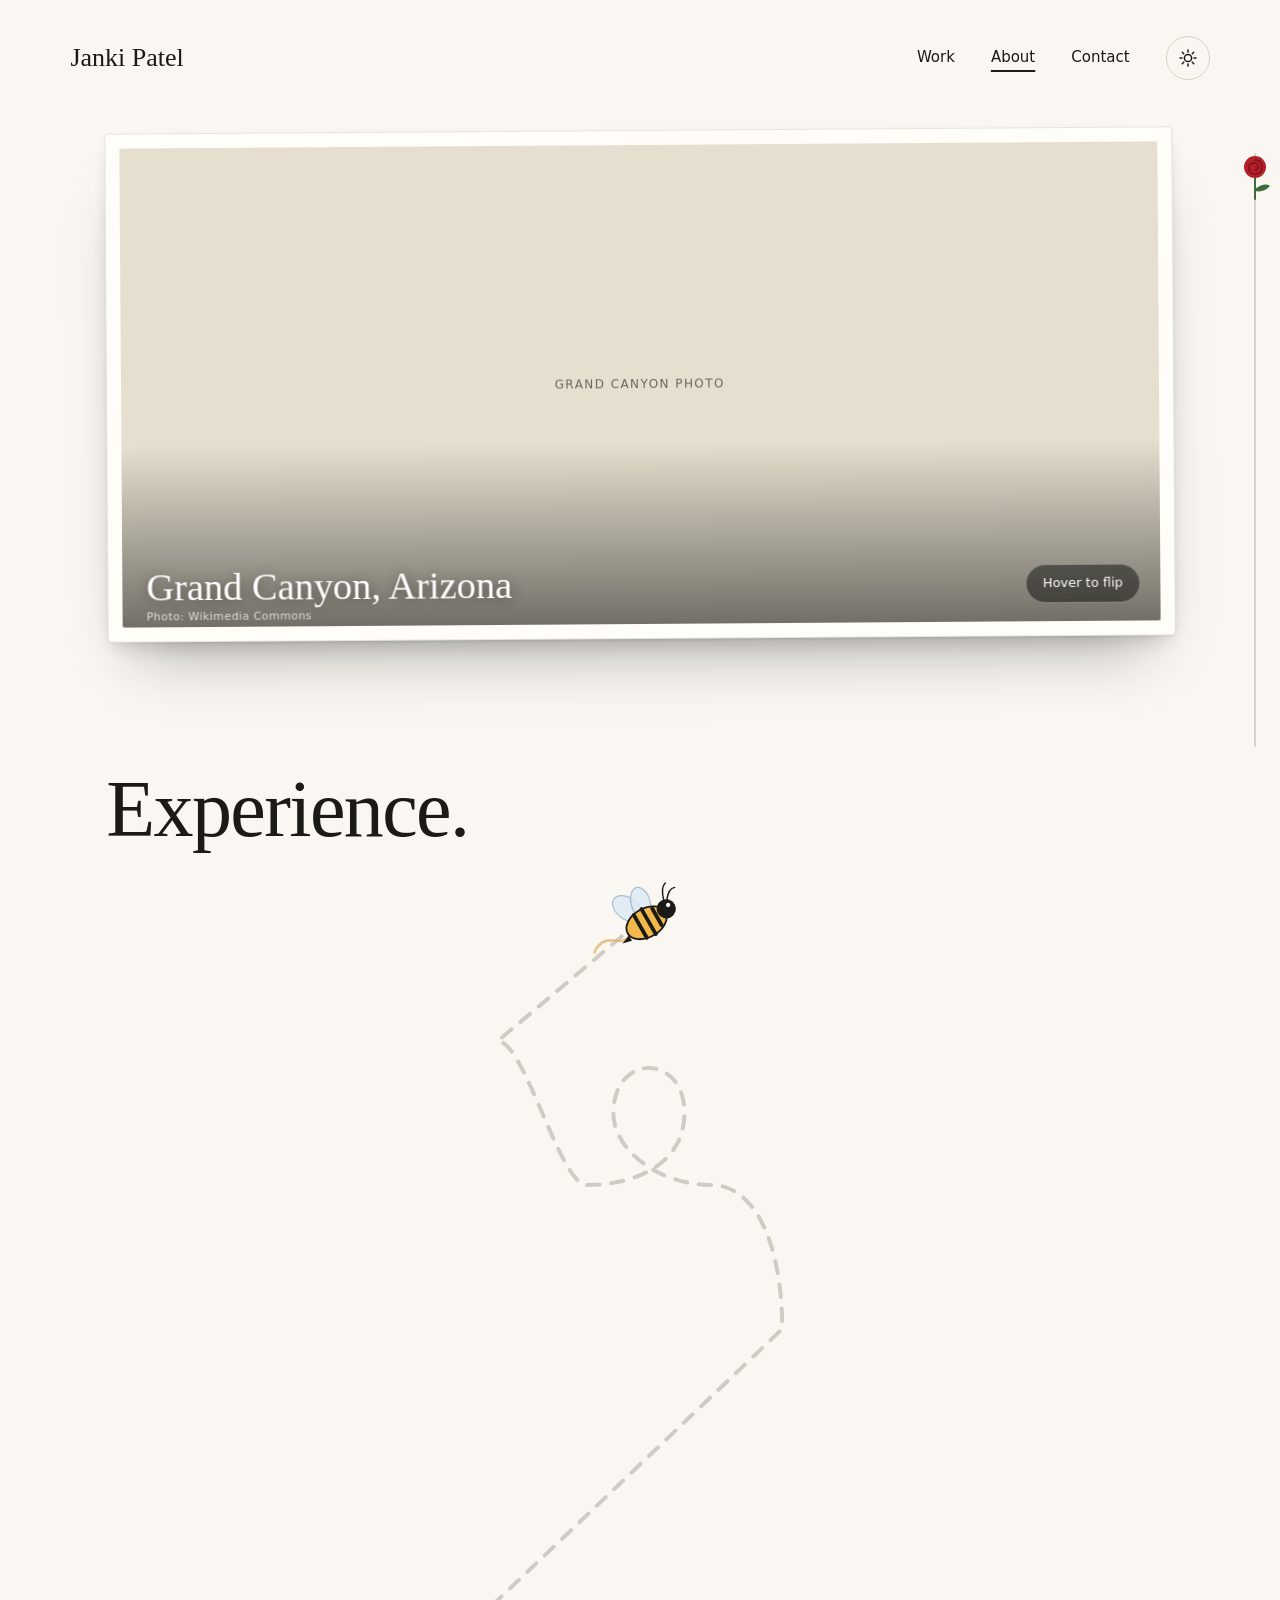
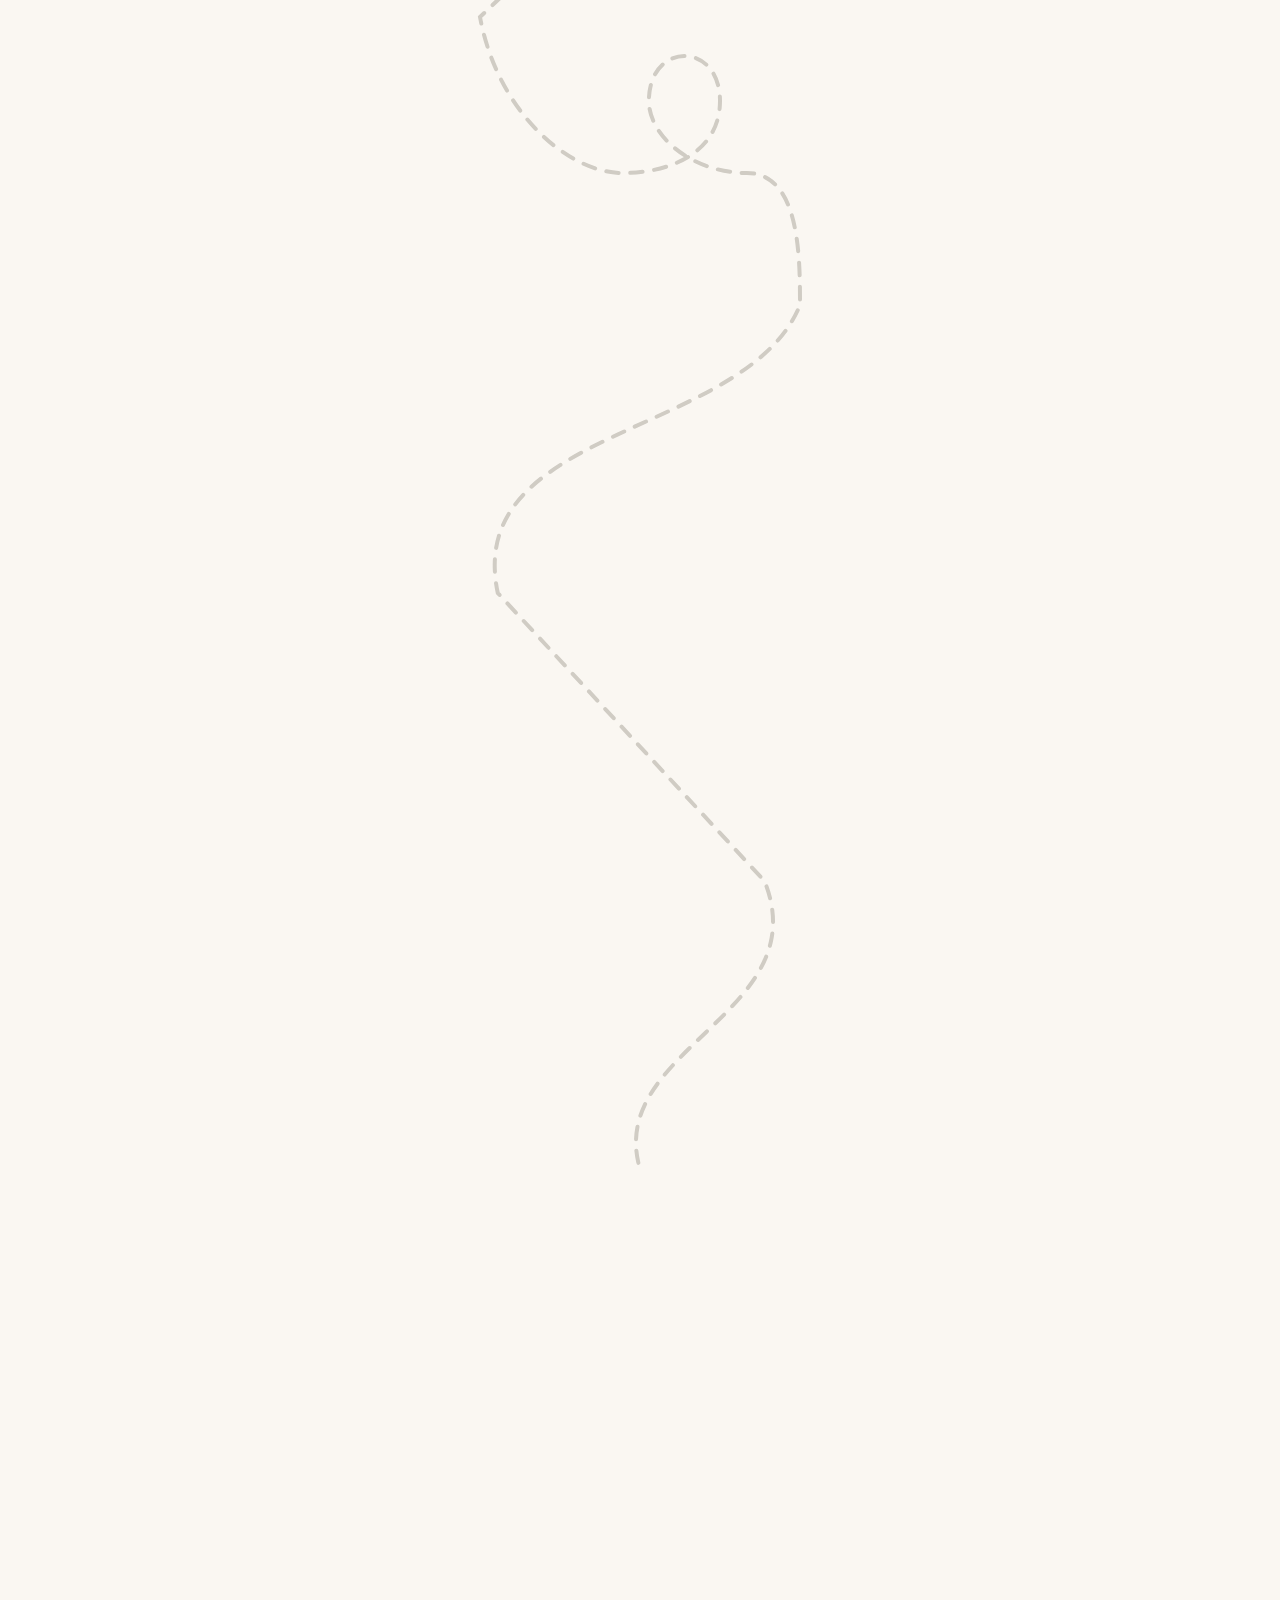
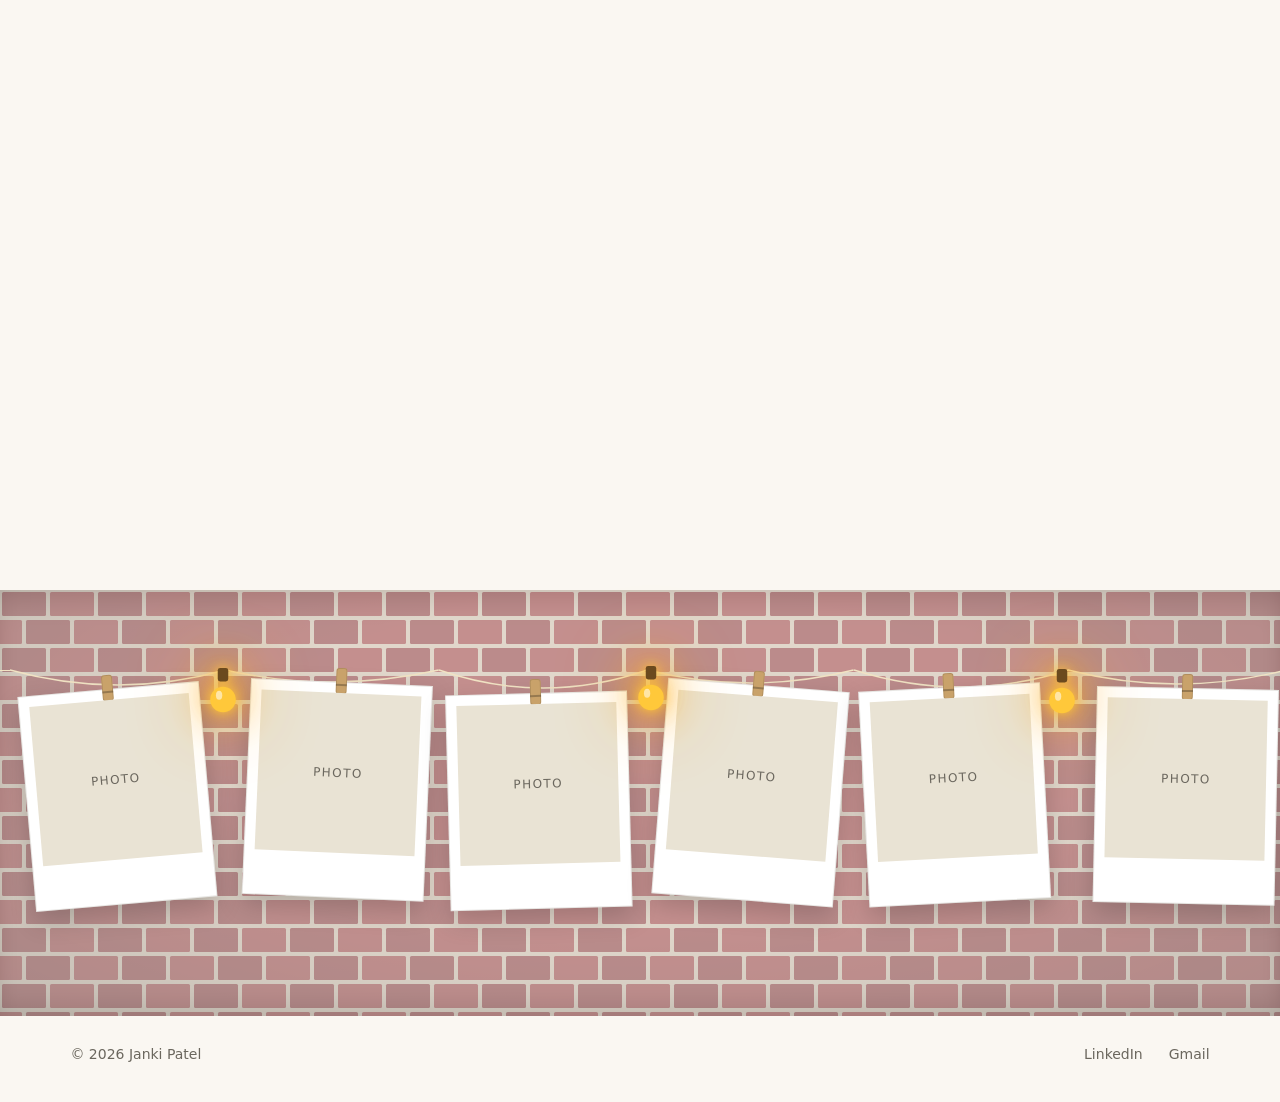
==== commit eba868a2: "experience section" ====
--- a/about.html
+++ b/about.html
@@ -7,7 +7,7 @@
 <meta name="description" content="Janki Patel is an XR developer finishing an M.S. in Media Arts & Sciences at Arizona State University, with three and a half years of production software experience.">
 <meta name="theme-color" content="#FAF7F2">
 <meta name="color-scheme" content="light dark">
-<meta http-equiv="Content-Security-Policy" content="default-src 'self'; script-src 'self' 'sha256-L0vLn8XIhZDRpUTTY1UAx1QXcjI+GWsI21G0WB/5Mg4='; style-src 'self' 'unsafe-inline' https://fonts.googleapis.com; font-src https://fonts.gstatic.com; img-src 'self' data: https://commons.wikimedia.org https://upload.wikimedia.org; connect-src 'self'; media-src 'self'; object-src 'none'; base-uri 'none'; form-action 'none'">
+<meta http-equiv="Content-Security-Policy" content="default-src 'self'; script-src 'self' 'sha256-L0vLn8XIhZDRpUTTY1UAx1QXcjI+GWsI21G0WB/5Mg4='; style-src 'self' 'unsafe-inline' https://fonts.googleapis.com; font-src https://fonts.gstatic.com; img-src 'self' data: https://commons.wikimedia.org https://upload.wikimedia.org https://thumb.wikimedia.org; connect-src 'self'; media-src 'self'; object-src 'none'; base-uri 'none'; form-action 'none'">
 <meta name="referrer" content="strict-origin-when-cross-origin">
 <meta name="robots" content="index, follow, noai, noimageai">
 <meta property="og:type" content="website">
--- a/css/experience.css
+++ b/css/experience.css
@@ -23,7 +23,7 @@
   --xp-card-line: #e4dccb;
 
   position: relative; width: 100%; max-width: 1440px; margin: 0 auto;
-  aspect-ratio: 1440 / 2640; container-type: inline-size;
+  aspect-ratio: 1440 / 2640; --u: min(1vw, 14.4px);
 }
 [data-theme="dark"] .xp {
   --xp-future: #343b57;
@@ -91,7 +91,7 @@
 .xp-cards { list-style: none; margin: 0; padding: 0; }
 .xp-card {
   position: absolute; top: var(--dt); width: 26.667%;
-  padding: clamp(10px, 1.4cqw, 20px) clamp(12px, 1.53cqw, 22px);
+  padding: clamp(10px, calc(1.4 * var(--u)), 20px) clamp(12px, calc(1.53 * var(--u)), 22px);
   border: 1px solid transparent; border-radius: 16px;
   transition: opacity 0.5s ease, transform 0.5s ease, background-color 0.4s ease, border-color 0.4s ease, box-shadow 0.4s ease;
 }
@@ -99,17 +99,17 @@
 .xp-card.side-r { left: var(--dl); }
 .xp.is-live .xp-card { opacity: 0; transform: translateY(14px); pointer-events: none; }
 .xp.is-live .xp-card.is-reached { opacity: 1; transform: none; pointer-events: auto; }
-.xp-card .xp-meta { font-size: clamp(11px, 0.97cqw, 14px); color: var(--muted); }
+.xp-card .xp-meta { font-size: clamp(11px, calc(0.97 * var(--u)), 14px); color: var(--muted); }
 .xp-card h2 {
   margin-top: 4px; font-family: var(--serif); font-weight: 400;
-  font-size: clamp(19px, 2.08cqw, 30px); line-height: 1.1;
+  font-size: clamp(19px, calc(2.08 * var(--u)), 30px); line-height: 1.1;
 }
-.xp-card .xp-org { margin-top: 6px; font-size: clamp(12px, 1.04cqw, 15px); }
-.xp-card .xp-loc { margin-top: 2px; font-size: clamp(11px, 0.97cqw, 14px); color: var(--muted); }
+.xp-card .xp-org { margin-top: 6px; font-size: clamp(12px, calc(1.04 * var(--u)), 15px); }
+.xp-card .xp-loc { margin-top: 2px; font-size: clamp(11px, calc(0.97 * var(--u)), 14px); color: var(--muted); }
 
 .xp-points { display: grid; grid-template-rows: 0fr; opacity: 0; margin-top: 0; transition: grid-template-rows 0.45s ease, opacity 0.35s ease, margin-top 0.45s ease; }
 .xp-points ul { min-height: 0; overflow: hidden; margin: 0; padding: 0; list-style: none; display: flex; flex-direction: column; gap: 8px; }
-.xp-points li { display: flex; gap: 10px; font-size: clamp(12px, 0.97cqw, 14px); line-height: 1.45; color: var(--ink-soft); }
+.xp-points li { display: flex; gap: 10px; font-size: clamp(12px, calc(0.97 * var(--u)), 14px); line-height: 1.45; color: var(--ink-soft); }
 .xp-points li::before {
   content: ""; flex: none; width: 8px; height: 9px; margin-top: 0.42em; background: var(--xp-cell-line);
   clip-path: polygon(50% 0, 100% 25%, 100% 75%, 50% 100%, 0 75%, 0 25%);
@@ -140,7 +140,7 @@
 @media (max-width: 700px) {
   .xp-section { padding-top: 56px; }
   .xp-title { font-size: 44px; }
-  .xp { aspect-ratio: 390 / 2060; max-width: 520px; overflow-x: clip; }
+  .xp { aspect-ratio: 390 / 2060; max-width: 520px; --u: min(1vw, 5.2px); overflow-x: hidden; }
   .xp-svg--d { display: none; }
   .xp-svg--m { display: block; }
   .xp-svg--m .xp-route-bg, .xp-svg--m .xp-route-fg { stroke-width: 4; stroke-dasharray: 12 11; }
@@ -149,13 +149,19 @@
     top: var(--pt); left: 34.6%; right: auto; width: 63%; text-align: left;
     padding: 12px 14px; border-radius: 14px;
   }
-  .xp-card .xp-meta { font-size: clamp(11px, 3.1cqw, 13px); }
-  .xp-card h2 { font-size: clamp(21px, 6.4cqw, 28px); }
-  .xp-card .xp-org { font-size: clamp(13px, 3.6cqw, 15px); }
-  .xp-card .xp-loc { font-size: clamp(12px, 3.3cqw, 14px); }
-  .xp-points li, .xp-card.side-l .xp-points li { font-size: clamp(12px, 3.3cqw, 14px); flex-direction: row; text-align: left; }
+  .xp-card .xp-meta { font-size: clamp(11px, calc(3.1 * var(--u)), 13px); }
+  .xp-card h2 { font-size: clamp(21px, calc(6.4 * var(--u)), 28px); }
+  .xp-card .xp-org { font-size: clamp(13px, calc(3.6 * var(--u)), 15px); }
+  .xp-card .xp-loc { font-size: clamp(12px, calc(3.3 * var(--u)), 14px); }
+  .xp-points li, .xp-card.side-l .xp-points li { font-size: clamp(12px, calc(3.3 * var(--u)), 14px); flex-direction: row; text-align: left; }
 }
 
 @media (prefers-reduced-motion: reduce) {
   .xp-wing, .xp-fly .xp-lamp { animation: none; }
 }
+
+/* older browsers without aspect-ratio: reserve the height with a spacer instead */
+@supports not (aspect-ratio: 1 / 1) {
+  .xp::before { content: ""; display: block; padding-top: 183.333%; }
+  @media (max-width: 700px) { .xp::before { padding-top: 528.205%; } }
+}
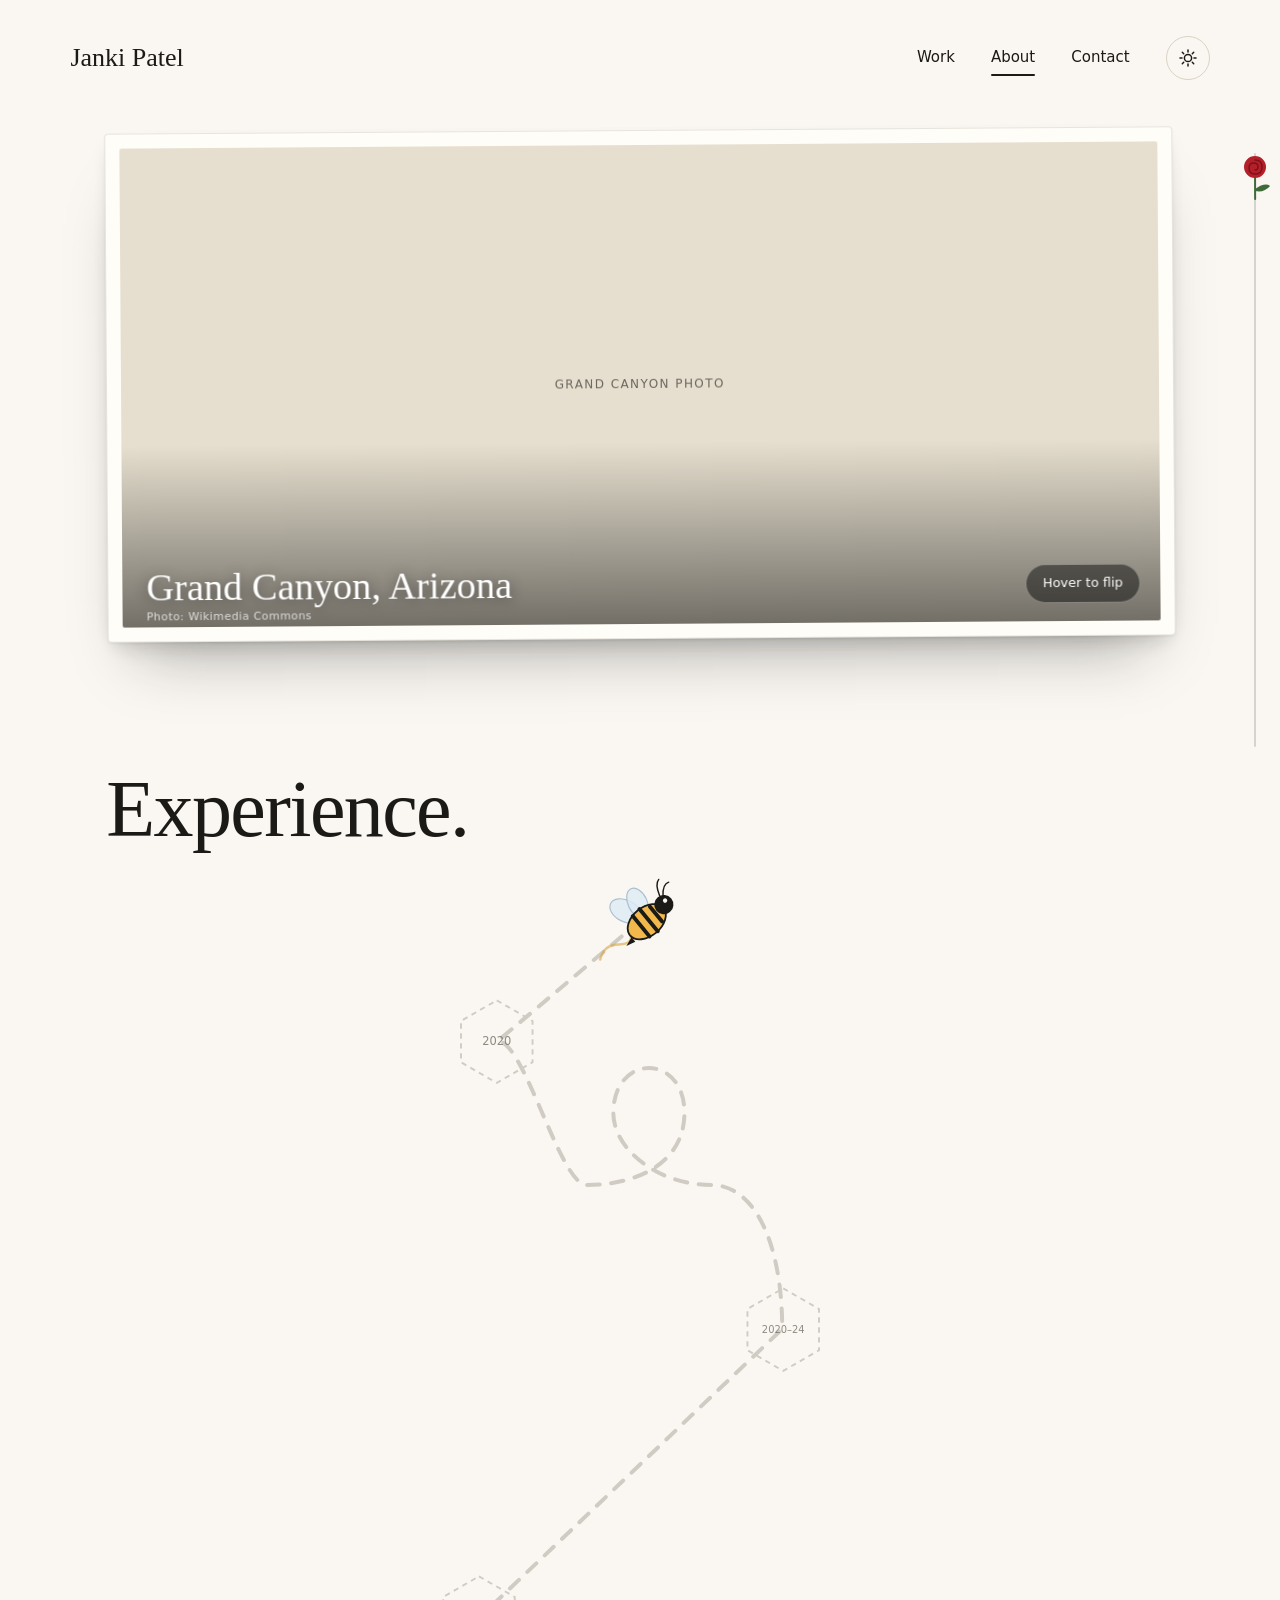
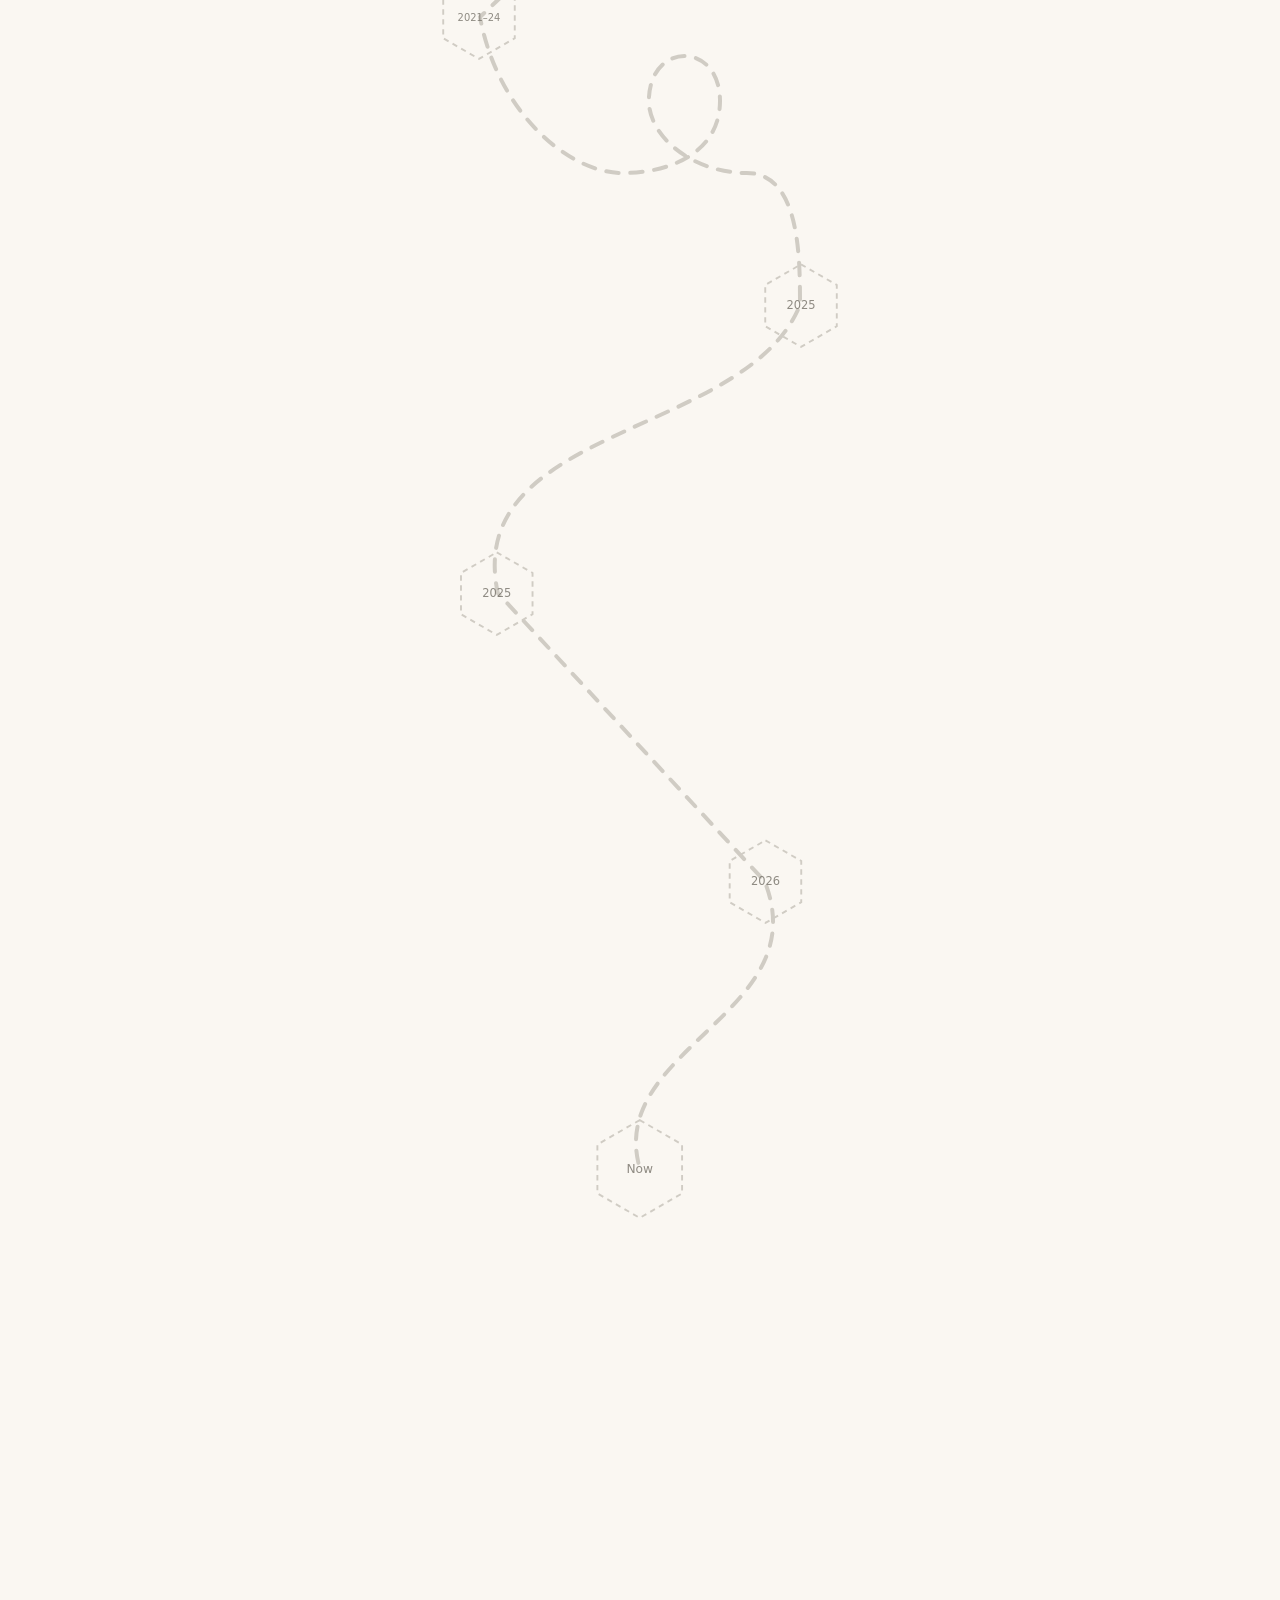
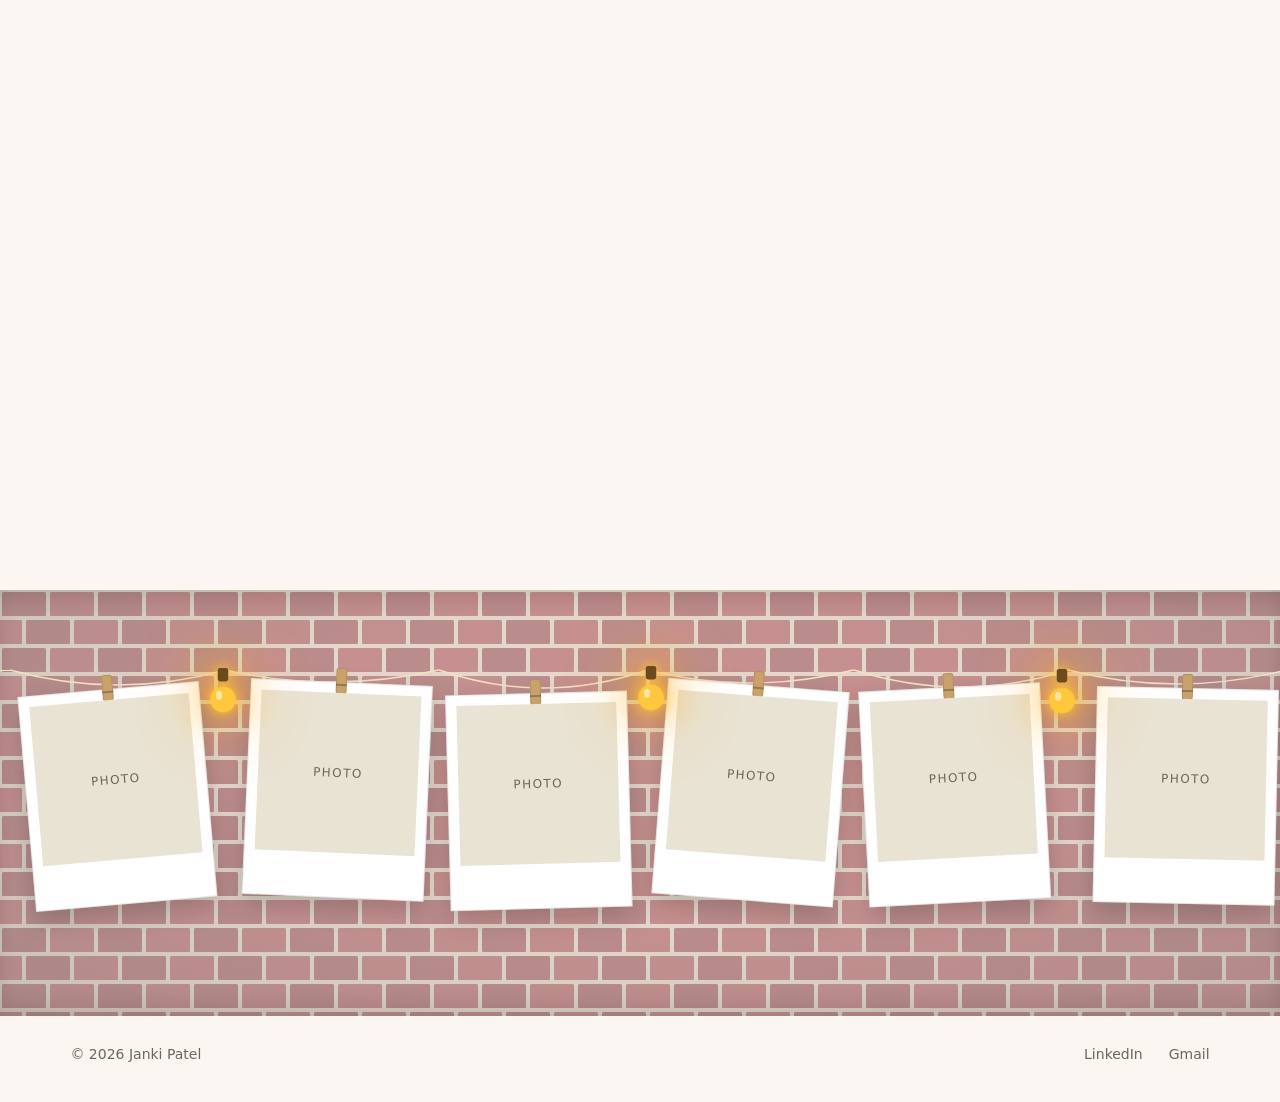
==== commit bfa1f7a2: "Smooth paging, milestone steps, draggable scroller, back-to-top, icon buttons" ====
--- a/about.html
+++ b/about.html
@@ -77,11 +77,10 @@
         <defs>
           <radialGradient id="xp-gw-d"><stop offset="0" stop-color="#EEF57A" stop-opacity="0.5"/><stop offset="0.5" stop-color="#EEF57A" stop-opacity="0.16"/><stop offset="1" stop-color="#EEF57A" stop-opacity="0"/></radialGradient>
           <radialGradient id="xp-gf-d"><stop offset="0" stop-color="#E4FF5A" stop-opacity="0.85"/><stop offset="0.45" stop-color="#C9F23C" stop-opacity="0.3"/><stop offset="1" stop-color="#C9F23C" stop-opacity="0"/></radialGradient>
-          <mask id="xp-mask-d" maskUnits="userSpaceOnUse" x="-100" y="0" width="1740" height="2640"><path class="xp-reveal" d="M 720 81 L 560 216 C 590 216 630 378 660 378 C 720 378 770 351 770 297 C 770 229.5 690 229.5 690 297 C 690 337.5 740 378 800 378 C 850 378 880 445.5 880 540 L 540 864 C 560 972 640 1039.5 700 1039.5 C 760 1039.5 810 1012.5 810 958.5 C 810 891 730 891 730 958.5 C 730 999 780 1039.5 840 1039.5 C 900 1039.5 900 1134 900 1188 C 840 1336.5 520 1323 560 1512 L 860 1836 C 920 1984.5 680 2025 720 2160 L 720 2322 C 720 2457 830 2490.8 940 2403 C 1050 2315.2 1190 2241 1500 2052" fill="none" stroke="#fff" stroke-width="16" stroke-linecap="round"/></mask>
         </defs>
         <g class="xp-sparkles"><g fill="#E4FF5A"><circle cx="470" cy="300" r="2.2" opacity="0.7"/><circle cx="1010" cy="350" r="1.8" opacity="0.55"/><circle cx="660" cy="650" r="2" opacity="0.6"/><circle cx="1050" cy="800" r="2.4" opacity="0.7"/><circle cx="420" cy="960" r="1.8" opacity="0.5"/><circle cx="780" cy="950" r="1.6" opacity="0.5"/><circle cx="1100" cy="1500" r="2" opacity="0.5"/><circle cx="330" cy="1250" r="1.8" opacity="0.5"/><circle cx="1000" cy="2000" r="1.8" opacity="0.5"/></g><g fill="#B8C8FF"><circle cx="1100" cy="200" r="1.6" opacity="0.5"/><circle cx="330" cy="520" r="1.8" opacity="0.5"/><circle cx="1000" cy="1250" r="1.6" opacity="0.35"/><circle cx="400" cy="1850" r="1.6" opacity="0.4"/></g></g>
         <path class="xp-route-bg" d="M 720 81 L 560 216 C 590 216 630 378 660 378 C 720 378 770 351 770 297 C 770 229.5 690 229.5 690 297 C 690 337.5 740 378 800 378 C 850 378 880 445.5 880 540 L 540 864 C 560 972 640 1039.5 700 1039.5 C 760 1039.5 810 1012.5 810 958.5 C 810 891 730 891 730 958.5 C 730 999 780 1039.5 840 1039.5 C 900 1039.5 900 1134 900 1188 C 840 1336.5 520 1323 560 1512 L 860 1836 C 920 1984.5 680 2025 720 2160"/>
-        <path class="xp-route-fg" d="M 720 81 L 560 216 C 590 216 630 378 660 378 C 720 378 770 351 770 297 C 770 229.5 690 229.5 690 297 C 690 337.5 740 378 800 378 C 850 378 880 445.5 880 540 L 540 864 C 560 972 640 1039.5 700 1039.5 C 760 1039.5 810 1012.5 810 958.5 C 810 891 730 891 730 958.5 C 730 999 780 1039.5 840 1039.5 C 900 1039.5 900 1134 900 1188 C 840 1336.5 520 1323 560 1512 L 860 1836 C 920 1984.5 680 2025 720 2160 L 720 2322 C 720 2457 830 2490.8 940 2403 C 1050 2315.2 1190 2241 1500 2052" mask="url(#xp-mask-d)"/>
+        <path class="xp-route-fg" d="M 720 81 L 560 216 C 590 216 630 378 660 378 C 720 378 770 351 770 297 C 770 229.5 690 229.5 690 297 C 690 337.5 740 378 800 378 C 850 378 880 445.5 880 540 L 540 864 C 560 972 640 1039.5 700 1039.5 C 760 1039.5 810 1012.5 810 958.5 C 810 891 730 891 730 958.5 C 730 999 780 1039.5 840 1039.5 C 900 1039.5 900 1134 900 1188 C 840 1336.5 520 1323 560 1512 L 860 1836 C 920 1984.5 680 2025 720 2160 L 720 2322 C 720 2457 830 2490.8 940 2403 C 1050 2315.2 1190 2241 1500 2052" style="stroke-dasharray: 0 99999"/>
         <circle class="xp-start" cx="720" cy="81" r="5"/>
         <g class="xp-node" data-x="560" data-y="216" transform="translate(560 216)"><g class="pop"><circle class="glow2" r="151" fill="url(#xp-gw-d)"/><circle class="glow" r="103" fill="url(#xp-gw-d)"/><circle class="halo" r="65"/><polygon class="dec" points="0.0,-20.0 17.3,-10.0 17.3,10.0 0.0,20.0 -17.3,10.0 -17.3,-10.0" transform="translate(-64 0)"/><polygon class="dec d2" points="0.0,-20.0 17.3,-10.0 17.3,10.0 0.0,20.0 -17.3,10.0 -17.3,-10.0" transform="translate(-32 55)"/><polygon class="hx" points="0.0,-54.0 46.8,-27.0 46.8,27.0 0.0,54.0 -46.8,27.0 -46.8,-27.0"/><text y="5" font-size="15">2020</text></g></g><g class="xp-node" data-x="880" data-y="540" transform="translate(880 540)"><g class="pop"><circle class="glow2" r="151" fill="url(#xp-gw-d)"/><circle class="glow" r="103" fill="url(#xp-gw-d)"/><circle class="halo" r="65"/><polygon class="dec" points="0.0,-20.0 17.3,-10.0 17.3,10.0 0.0,20.0 -17.3,10.0 -17.3,-10.0" transform="translate(64 0)"/><polygon class="dec d2" points="0.0,-20.0 17.3,-10.0 17.3,10.0 0.0,20.0 -17.3,10.0 -17.3,-10.0" transform="translate(32 55)"/><polygon class="hx" points="0.0,-54.0 46.8,-27.0 46.8,27.0 0.0,54.0 -46.8,27.0 -46.8,-27.0"/><text y="4" font-size="13">2020–24</text></g></g><g class="xp-node" data-x="540" data-y="864" transform="translate(540 864)"><g class="pop"><circle class="glow2" r="151" fill="url(#xp-gw-d)"/><circle class="glow" r="103" fill="url(#xp-gw-d)"/><circle class="halo" r="65"/><polygon class="dec" points="0.0,-20.0 17.3,-10.0 17.3,10.0 0.0,20.0 -17.3,10.0 -17.3,-10.0" transform="translate(-64 0)"/><polygon class="dec d2" points="0.0,-20.0 17.3,-10.0 17.3,10.0 0.0,20.0 -17.3,10.0 -17.3,-10.0" transform="translate(-32 55)"/><polygon class="hx" points="0.0,-54.0 46.8,-27.0 46.8,27.0 0.0,54.0 -46.8,27.0 -46.8,-27.0"/><text y="4" font-size="13">2021–24</text></g></g><g class="xp-node" data-x="900" data-y="1188" transform="translate(900 1188)"><g class="pop"><circle class="glow2" r="151" fill="url(#xp-gw-d)"/><circle class="glow" r="103" fill="url(#xp-gw-d)"/><circle class="halo" r="65"/><polygon class="dec" points="0.0,-20.0 17.3,-10.0 17.3,10.0 0.0,20.0 -17.3,10.0 -17.3,-10.0" transform="translate(64 0)"/><polygon class="dec d2" points="0.0,-20.0 17.3,-10.0 17.3,10.0 0.0,20.0 -17.3,10.0 -17.3,-10.0" transform="translate(32 55)"/><polygon class="hx" points="0.0,-54.0 46.8,-27.0 46.8,27.0 0.0,54.0 -46.8,27.0 -46.8,-27.0"/><text y="5" font-size="15">2025</text></g></g><g class="xp-node" data-x="560" data-y="1512" transform="translate(560 1512)"><g class="pop"><circle class="glow2" r="151" fill="url(#xp-gw-d)"/><circle class="glow" r="103" fill="url(#xp-gw-d)"/><circle class="halo" r="65"/><polygon class="dec" points="0.0,-20.0 17.3,-10.0 17.3,10.0 0.0,20.0 -17.3,10.0 -17.3,-10.0" transform="translate(-64 0)"/><polygon class="dec d2" points="0.0,-20.0 17.3,-10.0 17.3,10.0 0.0,20.0 -17.3,10.0 -17.3,-10.0" transform="translate(-32 55)"/><polygon class="hx" points="0.0,-54.0 46.8,-27.0 46.8,27.0 0.0,54.0 -46.8,27.0 -46.8,-27.0"/><text y="5" font-size="15">2025</text></g></g><g class="xp-node" data-x="860" data-y="1836" transform="translate(860 1836)"><g class="pop"><circle class="glow2" r="151" fill="url(#xp-gw-d)"/><circle class="glow" r="103" fill="url(#xp-gw-d)"/><circle class="halo" r="65"/><polygon class="dec" points="0.0,-20.0 17.3,-10.0 17.3,10.0 0.0,20.0 -17.3,10.0 -17.3,-10.0" transform="translate(64 0)"/><polygon class="dec d2" points="0.0,-20.0 17.3,-10.0 17.3,10.0 0.0,20.0 -17.3,10.0 -17.3,-10.0" transform="translate(32 55)"/><polygon class="hx" points="0.0,-54.0 46.8,-27.0 46.8,27.0 0.0,54.0 -46.8,27.0 -46.8,-27.0"/><text y="5" font-size="15">2026</text></g></g><g class="xp-node" data-x="720" data-y="2160" transform="translate(720 2160)"><g class="pop"><circle class="glow2" r="179" fill="url(#xp-gw-d)"/><circle class="glow" r="122" fill="url(#xp-gw-d)"/><circle class="halo" r="77"/><polygon class="dec" points="0.0,-20.0 17.3,-10.0 17.3,10.0 0.0,20.0 -17.3,10.0 -17.3,-10.0" transform="translate(-64 0)"/><polygon class="dec d2" points="0.0,-20.0 17.3,-10.0 17.3,10.0 0.0,20.0 -17.3,10.0 -17.3,-10.0" transform="translate(-32 55)"/><polygon class="hx" points="0.0,-64.0 55.4,-32.0 55.4,32.0 0.0,64.0 -55.4,32.0 -55.4,-32.0"/><text y="5" font-size="16">Now</text></g></g>
         <g class="xp-traveler" transform="translate(720 81)"><g class="xp-bee" transform="scale(1.35)">
@@ -113,11 +112,10 @@
         <defs>
           <radialGradient id="xp-gw-m"><stop offset="0" stop-color="#EEF57A" stop-opacity="0.5"/><stop offset="0.5" stop-color="#EEF57A" stop-opacity="0.16"/><stop offset="1" stop-color="#EEF57A" stop-opacity="0"/></radialGradient>
           <radialGradient id="xp-gf-m"><stop offset="0" stop-color="#E4FF5A" stop-opacity="0.85"/><stop offset="0.45" stop-color="#C9F23C" stop-opacity="0.3"/><stop offset="1" stop-color="#C9F23C" stop-opacity="0"/></radialGradient>
-          <mask id="xp-mask-m" maskUnits="userSpaceOnUse" x="-100" y="0" width="690" height="2060"><path class="xp-reveal" d="M 70 43.6 L 62 150 C 62 209.1 20 291.8 50 291.8 C 80 291.8 105 280 105 256.4 C 105 226.8 65 226.8 65 256.4 C 65 274.1 90 291.8 120 291.8 C 140 291.8 100 362.7 94 410 L 58 670 C 58 740.9 20 811.8 50 811.8 C 80 811.8 105 800 105 776.4 C 105 746.8 65 746.8 65 776.4 C 65 794.1 90 811.8 120 811.8 C 140 811.8 100 882.7 90 930 C 140 1048.2 22 1083.6 60 1190 L 92 1450 C 130 1568.2 30 1615.5 70 1710 L 70 1804.5 C 70 1910.9 200 1946.4 300 1875.5 C 370 1828.2 430 1757.3 480 1674.5" fill="none" stroke="#fff" stroke-width="16" stroke-linecap="round"/></mask>
         </defs>
         
         <path class="xp-route-bg" d="M 70 43.6 L 62 150 C 62 209.1 20 291.8 50 291.8 C 80 291.8 105 280 105 256.4 C 105 226.8 65 226.8 65 256.4 C 65 274.1 90 291.8 120 291.8 C 140 291.8 100 362.7 94 410 L 58 670 C 58 740.9 20 811.8 50 811.8 C 80 811.8 105 800 105 776.4 C 105 746.8 65 746.8 65 776.4 C 65 794.1 90 811.8 120 811.8 C 140 811.8 100 882.7 90 930 C 140 1048.2 22 1083.6 60 1190 L 92 1450 C 130 1568.2 30 1615.5 70 1710"/>
-        <path class="xp-route-fg" d="M 70 43.6 L 62 150 C 62 209.1 20 291.8 50 291.8 C 80 291.8 105 280 105 256.4 C 105 226.8 65 226.8 65 256.4 C 65 274.1 90 291.8 120 291.8 C 140 291.8 100 362.7 94 410 L 58 670 C 58 740.9 20 811.8 50 811.8 C 80 811.8 105 800 105 776.4 C 105 746.8 65 746.8 65 776.4 C 65 794.1 90 811.8 120 811.8 C 140 811.8 100 882.7 90 930 C 140 1048.2 22 1083.6 60 1190 L 92 1450 C 130 1568.2 30 1615.5 70 1710 L 70 1804.5 C 70 1910.9 200 1946.4 300 1875.5 C 370 1828.2 430 1757.3 480 1674.5" mask="url(#xp-mask-m)"/>
+        <path class="xp-route-fg" d="M 70 43.6 L 62 150 C 62 209.1 20 291.8 50 291.8 C 80 291.8 105 280 105 256.4 C 105 226.8 65 226.8 65 256.4 C 65 274.1 90 291.8 120 291.8 C 140 291.8 100 362.7 94 410 L 58 670 C 58 740.9 20 811.8 50 811.8 C 80 811.8 105 800 105 776.4 C 105 746.8 65 746.8 65 776.4 C 65 794.1 90 811.8 120 811.8 C 140 811.8 100 882.7 90 930 C 140 1048.2 22 1083.6 60 1190 L 92 1450 C 130 1568.2 30 1615.5 70 1710 L 70 1804.5 C 70 1910.9 200 1946.4 300 1875.5 C 370 1828.2 430 1757.3 480 1674.5" style="stroke-dasharray: 0 99999"/>
         <circle class="xp-start" cx="70" cy="44" r="5"/>
         <g class="xp-node" data-x="62" data-y="150" transform="translate(62 150)"><g class="pop"><circle class="glow2" r="76" fill="url(#xp-gw-m)"/><circle class="glow" r="51" fill="url(#xp-gw-m)"/><circle class="halo" r="32"/><polygon class="dec" points="0.0,-10.0 8.7,-5.0 8.7,5.0 0.0,10.0 -8.7,5.0 -8.7,-5.0" transform="translate(-34 0)"/><polygon class="dec d2" points="0.0,-10.0 8.7,-5.0 8.7,5.0 0.0,10.0 -8.7,5.0 -8.7,-5.0" transform="translate(-17 29)"/><polygon class="hx" points="0.0,-27.0 23.4,-13.5 23.4,13.5 0.0,27.0 -23.4,13.5 -23.4,-13.5"/><text y="3" font-size="10">2020</text></g></g><g class="xp-node" data-x="94" data-y="410" transform="translate(94 410)"><g class="pop"><circle class="glow2" r="76" fill="url(#xp-gw-m)"/><circle class="glow" r="51" fill="url(#xp-gw-m)"/><circle class="halo" r="32"/><polygon class="dec" points="0.0,-10.0 8.7,-5.0 8.7,5.0 0.0,10.0 -8.7,5.0 -8.7,-5.0" transform="translate(34 0)"/><polygon class="dec d2" points="0.0,-10.0 8.7,-5.0 8.7,5.0 0.0,10.0 -8.7,5.0 -8.7,-5.0" transform="translate(17 29)"/><polygon class="hx" points="0.0,-27.0 23.4,-13.5 23.4,13.5 0.0,27.0 -23.4,13.5 -23.4,-13.5"/><text y="2" font-size="8">2020–24</text></g></g><g class="xp-node" data-x="58" data-y="670" transform="translate(58 670)"><g class="pop"><circle class="glow2" r="76" fill="url(#xp-gw-m)"/><circle class="glow" r="51" fill="url(#xp-gw-m)"/><circle class="halo" r="32"/><polygon class="dec" points="0.0,-10.0 8.7,-5.0 8.7,5.0 0.0,10.0 -8.7,5.0 -8.7,-5.0" transform="translate(-34 0)"/><polygon class="dec d2" points="0.0,-10.0 8.7,-5.0 8.7,5.0 0.0,10.0 -8.7,5.0 -8.7,-5.0" transform="translate(-17 29)"/><polygon class="hx" points="0.0,-27.0 23.4,-13.5 23.4,13.5 0.0,27.0 -23.4,13.5 -23.4,-13.5"/><text y="2" font-size="8">2021–24</text></g></g><g class="xp-node" data-x="90" data-y="930" transform="translate(90 930)"><g class="pop"><circle class="glow2" r="76" fill="url(#xp-gw-m)"/><circle class="glow" r="51" fill="url(#xp-gw-m)"/><circle class="halo" r="32"/><polygon class="dec" points="0.0,-10.0 8.7,-5.0 8.7,5.0 0.0,10.0 -8.7,5.0 -8.7,-5.0" transform="translate(34 0)"/><polygon class="dec d2" points="0.0,-10.0 8.7,-5.0 8.7,5.0 0.0,10.0 -8.7,5.0 -8.7,-5.0" transform="translate(17 29)"/><polygon class="hx" points="0.0,-27.0 23.4,-13.5 23.4,13.5 0.0,27.0 -23.4,13.5 -23.4,-13.5"/><text y="3" font-size="10">2025</text></g></g><g class="xp-node" data-x="60" data-y="1190" transform="translate(60 1190)"><g class="pop"><circle class="glow2" r="76" fill="url(#xp-gw-m)"/><circle class="glow" r="51" fill="url(#xp-gw-m)"/><circle class="halo" r="32"/><polygon class="dec" points="0.0,-10.0 8.7,-5.0 8.7,5.0 0.0,10.0 -8.7,5.0 -8.7,-5.0" transform="translate(-34 0)"/><polygon class="dec d2" points="0.0,-10.0 8.7,-5.0 8.7,5.0 0.0,10.0 -8.7,5.0 -8.7,-5.0" transform="translate(-17 29)"/><polygon class="hx" points="0.0,-27.0 23.4,-13.5 23.4,13.5 0.0,27.0 -23.4,13.5 -23.4,-13.5"/><text y="3" font-size="10">2025</text></g></g><g class="xp-node" data-x="92" data-y="1450" transform="translate(92 1450)"><g class="pop"><circle class="glow2" r="76" fill="url(#xp-gw-m)"/><circle class="glow" r="51" fill="url(#xp-gw-m)"/><circle class="halo" r="32"/><polygon class="dec" points="0.0,-10.0 8.7,-5.0 8.7,5.0 0.0,10.0 -8.7,5.0 -8.7,-5.0" transform="translate(34 0)"/><polygon class="dec d2" points="0.0,-10.0 8.7,-5.0 8.7,5.0 0.0,10.0 -8.7,5.0 -8.7,-5.0" transform="translate(17 29)"/><polygon class="hx" points="0.0,-27.0 23.4,-13.5 23.4,13.5 0.0,27.0 -23.4,13.5 -23.4,-13.5"/><text y="3" font-size="10">2026</text></g></g><g class="xp-node" data-x="70" data-y="1710" transform="translate(70 1710)"><g class="pop"><circle class="glow2" r="90" fill="url(#xp-gw-m)"/><circle class="glow" r="61" fill="url(#xp-gw-m)"/><circle class="halo" r="38"/><polygon class="dec" points="0.0,-10.0 8.7,-5.0 8.7,5.0 0.0,10.0 -8.7,5.0 -8.7,-5.0" transform="translate(-34 0)"/><polygon class="dec d2" points="0.0,-10.0 8.7,-5.0 8.7,5.0 0.0,10.0 -8.7,5.0 -8.7,-5.0" transform="translate(-17 29)"/><polygon class="hx" points="0.0,-32.0 27.7,-16.0 27.7,16.0 0.0,32.0 -27.7,16.0 -27.7,-16.0"/><text y="3" font-size="11">Now</text></g></g>
         <g class="xp-traveler" transform="translate(70 44)"><g class="xp-bee" transform="scale(0.85)">
@@ -145,7 +143,7 @@
 <circle cx="7.5" cy="3" r="2.2" fill="#FF9DB0" opacity="0.75"/><circle cx="21.5" cy="3" r="2.2" fill="#FF9DB0" opacity="0.75"/>
 <path d="M12 4 q2.5 2.8 5 0" fill="none" stroke="#1B2140" stroke-width="1.2" stroke-linecap="round"/></g></g>
       </svg>
-      <ol class="xp-cards"><li class="xp-card side-l" style="--dt:5.682%;--dr:67.917%;--pt:5.049%"><p class="xp-meta">2020 &middot; Remote</p><h2>AR Developer Intern</h2><p class="xp-org">Cyrrup Solutions Pvt Ltd</p><p class="xp-loc">Bangalore, India</p><div class="xp-points"><ul><li>[ one line about what you did ]</li><li>[ one line about what you did ]</li></ul></div></li><li class="xp-card side-r" style="--dt:17.955%;--dl:67.917%;--pt:17.670%"><p class="xp-meta">2020 &ndash; 2024 &middot; Remote</p><h2>Freelancer</h2><p class="xp-org">Freelance</p><p class="xp-loc">Ahmedabad, India</p><div class="xp-points"><ul><li>[ one line about what you did ]</li><li>[ one line about what you did ]</li></ul></div></li><li class="xp-card side-l" style="--dt:30.227%;--dr:69.306%;--pt:30.291%"><p class="xp-meta">2021 &ndash; 2024 &middot; On-site</p><h2>Senior Software Engineer</h2><p class="xp-org">Go Digit General Insurance</p><p class="xp-loc">Pune, India</p><div class="xp-points"><ul><li>[ one line about what you did ]</li><li>[ one line about what you did ]</li></ul></div></li><li class="xp-card side-r" style="--dt:42.500%;--dl:69.306%;--pt:42.913%"><p class="xp-meta">2025 &middot; On-site</p><h2>VR POD Operator</h2><p class="xp-org">Dreamscape Learn</p><p class="xp-loc">Mesa, USA</p><div class="xp-points"><ul><li>[ one line about what you did ]</li><li>[ one line about what you did ]</li></ul></div></li><li class="xp-card side-l" style="--dt:54.773%;--dr:67.917%;--pt:55.534%"><p class="xp-meta">2025 &middot; On-site</p><h2>XR Creative Associate</h2><p class="xp-org">Mesh Labs</p><p class="xp-loc">Mesa, USA</p><div class="xp-points"><ul><li>[ one line about what you did ]</li><li>[ one line about what you did ]</li></ul></div></li><li class="xp-card side-r" style="--dt:67.045%;--dl:66.528%;--pt:68.155%"><p class="xp-meta">2026 &ndash; Present &middot; On-site</p><h2>Software Developer</h2><p class="xp-org">MediatedX Membranes</p><p class="xp-loc">Mesa, USA</p><div class="xp-points"><ul><li>[ one line about what you did ]</li><li>[ one line about what you did ]</li></ul></div></li><li class="xp-card side-l" style="--dt:79.318%;--dr:56.806%;--pt:80.777%"><p class="xp-meta">2026 &ndash; Present &middot; On-site</p><h2>Teaching Assistant</h2><p class="xp-org">Arizona State University</p><p class="xp-loc">Mesa, USA</p><div class="xp-points"><ul><li>[ one line about what you did ]</li><li>[ one line about what you did ]</li></ul></div></li></ol>
+      <ol class="xp-cards"><li class="xp-card side-l" style="--dt:5.682%;--dr:67.917%;--pt:5.049%"><p class="xp-meta">2020 &middot; Remote</p><h2>AR Developer Intern</h2><p class="xp-org">Cyrrup Solutions Pvt Ltd</p><p class="xp-loc">Bangalore, India</p><div class="xp-points"><ul><li>[ one line about what you did ]</li><li>[ one line about what you did ]</li></ul></div></li><li class="xp-card side-r" style="--dt:17.955%;--dl:67.917%;--pt:17.670%"><p class="xp-meta">2020 &ndash; 2024 &middot; Remote</p><h2>Freelancer</h2><p class="xp-org">Freelance</p><p class="xp-loc">Ahmedabad, India</p><div class="xp-points"><ul><li>[ one line about what you did ]</li><li>[ one line about what you did ]</li></ul></div></li><li class="xp-card side-l" style="--dt:30.227%;--dr:69.306%;--pt:30.291%"><p class="xp-meta">2021 &ndash; 2024 &middot; On-site</p><h2>Senior Software Engineer</h2><p class="xp-org">Go Digit General Insurance</p><p class="xp-loc">Pune, India</p><div class="xp-points"><ul><li>[ one line about what you did ]</li><li>[ one line about what you did ]</li></ul></div></li><li class="xp-card side-r" style="--dt:42.500%;--dl:69.306%;--pt:42.913%"><p class="xp-meta">2025 &middot; On-site</p><h2>VR POD Operator</h2><p class="xp-org">Dreamscape Learn</p><p class="xp-loc">Mesa, USA</p><div class="xp-points"><ul><li>[ one line about what you did ]</li><li>[ one line about what you did ]</li></ul></div></li><li class="xp-card side-l" style="--dt:54.773%;--dr:67.917%;--pt:55.534%"><p class="xp-meta">2025 &middot; On-site</p><h2>XR Creative Associate</h2><p class="xp-org">Mesh Labs</p><p class="xp-loc">Mesa, USA</p><div class="xp-points"><ul><li>[ one line about what you did ]</li><li>[ one line about what you did ]</li></ul></div></li><li class="xp-card side-r" style="--dt:67.045%;--dl:66.528%;--pt:68.155%"><p class="xp-meta">2026 &ndash; Present &middot; On-site</p><h2>Software Developer</h2><p class="xp-org">MediatedX Membranes</p><p class="xp-loc">Mesa, USA</p><div class="xp-points"><ul><li>Shipped XR, AR and WebXR apps in Unity, Three.js and TypeScript, from data visualization to digital twins.</li><li>Built real-time systems with AWS APIs, sensor networks and AR computer vision across web, iPad, Android and standalone XR.</li><li>Held 45&ndash;60 FPS through profiling and shader work, and resolved 50+ technical issues.</li></ul></div></li><li class="xp-card side-l" style="--dt:79.318%;--dr:56.806%;--pt:80.777%"><p class="xp-meta">2026 &ndash; Present &middot; On-site</p><h2>Teaching Assistant</h2><p class="xp-org">Arizona State University</p><p class="xp-loc">Mesa, USA</p><div class="xp-points"><ul><li>[ one line about what you did ]</li><li>[ one line about what you did ]</li></ul></div></li></ol>
     </div>
   </section>
 
@@ -203,5 +201,6 @@
 <script src="js/responsive.js" defer></script>
 <script src="js/postcard.js" defer></script>
 <script src="js/experience.js" defer></script>
+<script src="js/pager.js" defer></script>
 </body>
 </html>
--- a/css/base.css
+++ b/css/base.css
@@ -56,9 +56,17 @@
 .wordmark { font-family: var(--serif); font-size: 26px; text-decoration: none; }
 .header-right { display: flex; align-items: center; gap: 36px; }
 .nav-links { display: flex; gap: 36px; font-size: 15px; }
-.nav-links a { text-decoration: none; padding: 10px 0; }
-.nav-links a[aria-current] {
-  text-decoration: underline; text-underline-offset: 8px; text-decoration-thickness: 1.5px;
+.nav-links a { position: relative; text-decoration: none; padding: 10px 0; }
+/* the underline draws in from the left on hover and for the current page, and slides out to the right when it leaves */
+@media (min-width: 701px) {
+  .nav-links a::after {
+    content: ""; position: absolute; left: 0; right: 0; bottom: 4px; height: 1.5px; border-radius: 2px;
+    background: currentColor; transform: scaleX(0); transform-origin: right center;
+    transition: transform 0.5s cubic-bezier(0.65, 0, 0.35, 1);
+  }
+  .nav-links a:hover::after, .nav-links a:focus-visible::after, .nav-links a[aria-current]::after {
+    transform: scaleX(1); transform-origin: left center;
+  }
 }
 
 .theme-toggle {
@@ -134,8 +142,38 @@
 /* ---------- scroll indicator: rose (light) / owl (dark) ---------- */
 .scroll-track {
   position: fixed; right: 24px; top: 17vh; bottom: 17vh; width: 2px; border-radius: 2px;
-  background: color-mix(in srgb, var(--ink) 16%, transparent); z-index: 40; pointer-events: none;
-}
+  background: color-mix(in srgb, var(--ink) 16%, transparent); z-index: 40; touch-action: none;
+}
+/* a wider, invisible strip so the thin track is easy to click, and the rose/owl easy to grab */
+.scroll-track::before { content: ""; position: absolute; top: -10px; bottom: -10px; left: -14px; right: -14px; }
+.scroll-thumb { cursor: grab; }
+.is-dragging-scroll, .is-dragging-scroll * { cursor: grabbing; user-select: none; -webkit-user-select: none; }
+.scroll-thumb .tilt { transition: scale 0.25s ease; }
+.scroll-thumb:hover .tilt, .is-dragging-scroll .scroll-thumb .tilt { scale: 1.12; }
+
+/* ---------- touch screens: a swipe settles on the next section / Experience role ----------
+   (mouse, trackpad and keyboard use js/pager.js instead) */
+@media (hover: none) and (pointer: coarse) {
+  html.has-snap { scroll-snap-type: y proximity; }
+  html.has-snap main > section { scroll-snap-align: start; }
+  html.is-gliding { scroll-snap-type: none; }
+}
+.xp-snap { position: absolute; left: 0; width: 1px; height: 1px; pointer-events: none; scroll-snap-align: start; scroll-snap-stop: always; }
+
+/* ---------- back to top ---------- */
+.to-top {
+  position: fixed; right: 20px; bottom: 24px; z-index: 45; width: 48px; height: 48px; padding: 0;
+  display: grid; place-items: center; border-radius: 50%; cursor: pointer;
+  border: 1px solid var(--line); background: var(--bg); color: var(--ink);
+  box-shadow: 0 8px 22px rgba(27, 26, 23, 0.12);
+  opacity: 0; visibility: hidden; transform: translateY(14px) scale(0.9);
+  transition: opacity 0.35s ease, transform 0.45s cubic-bezier(0.34, 1.4, 0.64, 1), visibility 0s linear 0.45s, border-color 0.25s ease;
+}
+.to-top.is-shown { opacity: 1; visibility: visible; transform: none; transition-delay: 0s; }
+.to-top:hover { border-color: var(--ink); transform: translateY(-3px); }
+.to-top svg { transition: transform 0.3s ease; }
+.to-top:hover svg { transform: translateY(-2px); }
+[data-theme="dark"] .to-top { box-shadow: 0 8px 22px rgba(0, 0, 0, 0.45); }
 .scroll-thumb { position: absolute; left: 50%; top: 0; width: max-content; will-change: transform; }
 .scroll-thumb .tilt { transform-origin: 50% 20%; }
 .scroll-thumb svg { overflow: visible; max-width: none; }
@@ -155,6 +193,7 @@
   }
   .nav-links a { padding: 12px 8px; }
   .scroll-track { right: 10px; top: 14vh; bottom: 14vh; }
+  .to-top { right: 14px; bottom: calc(90px + env(safe-area-inset-bottom)); width: 44px; height: 44px; }
   .scroll-thumb svg { transform: scale(0.75); transform-origin: top center; }
   .site-footer { padding-bottom: 28px; }
 }
--- a/css/pages.css
+++ b/css/pages.css
@@ -41,19 +41,19 @@
 /* ==========================================================================
    HOME SCROLL STORY: hero > work (3) > about > contact
    ========================================================================== */
-html.home-root { scroll-snap-type: y proximity; }
-.home { position: relative; scroll-snap-align: start; }
-.home-sec { scroll-snap-align: start; min-height: 100svh; padding: 110px var(--gutter) 70px; display: flex; flex-direction: column; justify-content: center; }
+
+.home { position: relative; }
+.home-sec { min-height: 100svh; padding: 110px var(--gutter) 70px; display: flex; flex-direction: column; justify-content: center; }
 .home-page .site-header { position: fixed; transition: background-color 0.3s ease, padding 0.3s ease, border-color 0.3s ease; border-bottom: 1px solid transparent; padding-bottom: 0; }
 .home-page .site-header.is-stuck {
   padding-top: 14px; padding-bottom: 14px; border-bottom-color: var(--line-soft);
-  background: color-mix(in srgb, var(--bg) 86%, transparent); -webkit-backdrop-filter: blur(12px); backdrop-filter: blur(12px);
+  background: color-mix(in srgb, var(--bg) 96%, transparent); 
 }
 /* every other page gets the same sticky header (js/responsive.js toggles .is-stuck) */
 body:not(.home-page) .site-header { position: fixed; transition: background-color 0.3s ease, padding 0.3s ease, border-color 0.3s ease; border-bottom: 1px solid transparent; padding-bottom: 0; }
 body:not(.home-page) .site-header.is-stuck {
   padding-top: 14px; padding-bottom: 14px; border-bottom-color: var(--line-soft);
-  background: color-mix(in srgb, var(--bg) 86%, transparent); -webkit-backdrop-filter: blur(12px); backdrop-filter: blur(12px);
+  background: color-mix(in srgb, var(--bg) 96%, transparent); 
 }
 .home-page .wordmark-hide { display: block; opacity: 0; pointer-events: none; transition: opacity 0.3s ease; }
 .home-page .site-header.is-stuck .wordmark-hide { opacity: 1; pointer-events: auto; }
@@ -92,6 +92,7 @@
   transition: opacity 0.25s ease, transform 0.25s ease;
 }
 .card:hover .card-cta, .card:focus-visible .card-cta { opacity: 1; transform: none; }
+@media (hover: none) { .card-cta { opacity: 1; transform: none; } }   /* touch screens have no hover: always show it */
 .badge {
   position: absolute; right: 16px; top: 16px; padding: 5px 14px; border-radius: 999px;
   border: 1px solid var(--ink); font-size: 12px; background: var(--bg);
@@ -300,15 +301,31 @@
 .cs-list { list-style: none; margin: 0; padding: 0; max-width: 760px; font-size: 19px; line-height: 1.5; }
 .cs-list li { padding: 14px 0; border-top: 1px solid var(--line-soft); }
 .cs-list li:first-child { padding-top: 0; border-top: 0; }
-.cs-tech { display: flex; flex-direction: column; gap: 28px; max-width: 800px; }
-.cs-tech-item { display: grid; grid-template-columns: 56px 1fr; gap: 0 12px; }
-.cs-tech-item .num { font-size: 14px; color: #b3202a; padding-top: 10px; }
+.cs-tech { display: flex; flex-direction: column; gap: 28px; }
+.cs-tech-item { display: grid; grid-template-columns: 56px minmax(0, 1fr); gap: 0 12px; max-width: 800px; }
+.cs-tech-item .num { font-size: 14px; color: #b3202a; align-self: start; padding-top: 10px; }
 [data-theme="dark"] .cs-tech-item .num { color: var(--accent); }
 .cs-tech-item h3 { font-family: var(--serif); font-size: 30px; line-height: 1.2; }
 .cs-tech-item p { margin-top: 6px; font-size: 16px; line-height: 1.55; color: var(--muted); }
+/* image row (no heading): three images side by side, above technical development */
+.cs-strip { display: grid; grid-template-columns: repeat(3, minmax(0, 1fr)); gap: 20px; padding: 8px 0 56px; }
+.cs-strip-img { aspect-ratio: 4 / 3; border-radius: 20px; }
+
+/* overview image, under the intro text */
+.cs-figure { margin-top: 32px; aspect-ratio: 16 / 9; border-radius: 20px; }
+
+/* tools and tech stack: full width row of logos with names */
+.cs-stack-sec { grid-template-columns: 1fr; gap: 28px 0; }
+.cs-stack { list-style: none; margin: 0; padding: 0; display: flex; flex-wrap: wrap; gap: 28px 20px; }
+.cs-stack li { flex: 1 1 110px; max-width: 200px; display: flex; flex-direction: column; align-items: center; gap: 12px; text-align: center; font-size: 15px; line-height: 1.35; }
+.cs-logo { width: 72px; height: 72px; border-radius: 18px; }
+.cs-logo::before { font-size: 9px; }
+.cs-logo > img { object-fit: contain; padding: 12px; }
+
 .cs-cards { display: grid; grid-template-columns: repeat(2, minmax(0, 1fr)); gap: 20px; }
 .cs-card { padding: 24px; border-radius: 20px; background: var(--bg-soft); }
 .cs-card small { display: block; font-size: 13px; letter-spacing: 0.06em; color: var(--muted); text-transform: uppercase; }
+.cs-card h3:first-child { margin-top: 0; }
 .cs-card h3 { margin-top: 8px; font-family: var(--serif); font-size: 26px; line-height: 1.2; }
 .cs-card small + p, .cs-card h3 + small { margin-top: 14px; }
 .cs-card p { margin-top: 6px; font-size: 15px; line-height: 1.5; }
@@ -334,6 +351,10 @@
   .cs-meta { grid-template-columns: repeat(2, minmax(0, 1fr)); }
   .cs-section { grid-template-columns: 1fr; gap: 20px 0; }
   .cs-cards, .cs-stats, .cs-credits { grid-template-columns: 1fr; }
+  .cs-tech-item { grid-template-columns: 40px minmax(0, 1fr); }
+  .cs-strip { grid-template-columns: 1fr; gap: 14px; padding-bottom: 40px; }
+  .cs-stack li { flex: 0 0 calc((100% - 40px) / 3); }
+  .cs-logo { width: 60px; height: 60px; }
 }
 
 /* ==========================================================================
@@ -362,9 +383,14 @@
 
 /* contact: logo buttons */
 .social-logos { gap: 14px; flex-wrap: wrap; justify-content: center; }
-.contact-btn { display: inline-flex; align-items: center; gap: 12px; min-height: 52px; padding: 8px 26px 8px 10px; border-radius: 999px; border: 1px solid var(--ink); background: var(--ink); color: var(--bg); font-size: 16px; font-weight: 500; text-decoration: none; transition: transform 0.2s ease, box-shadow 0.2s ease; }
-.contact-btn:hover { transform: translateY(-2px); box-shadow: 0 10px 24px rgba(0, 0, 0, 0.22); color: var(--bg); }
-.contact-btn .icon-slot { --s: 36px; --slot-line: currentColor; color: inherit; background: rgba(255, 255, 255, 0.14); }
+.contact-btn {
+  display: inline-grid; place-items: center; width: 60px; height: 60px; padding: 0; border-radius: 50%;
+  border: 1px solid var(--ink); background: var(--ink); color: var(--bg); text-decoration: none;
+  transition: transform 0.35s cubic-bezier(0.34, 1.4, 0.64, 1), box-shadow 0.35s ease;
+}
+.contact-btn:hover, .contact-btn:focus-visible { transform: translateY(-3px) scale(1.04); box-shadow: 0 12px 26px rgba(0, 0, 0, 0.22); color: var(--bg); }
+.contact-btn .icon-slot { --s: 34px; --slot-line: transparent; color: inherit; font-weight: 500; }
+.contact-btn .icon-slot::before { font-size: 17px; }
 
 /* brick wall behind the polaroids (wall layer at 50% opacity) */
 .polaroids { position: relative; isolation: isolate; --wire: #f1e3c4; --clip: #c9a26a; box-shadow: inset 0 18px 30px -12px rgba(0,0,0,.2), inset 0 -18px 30px -12px rgba(0,0,0,.18); }
--- a/css/experience.css
+++ b/css/experience.css
@@ -8,7 +8,7 @@
    - tablet + desktop (701px and up): a 1440 x 2640 canvas that scales with the page width
    - phone (700px and under): a 390 x 2060 canvas, path down the left edge, cards on the right
    ========================================================================== */
-.xp-section { padding: 90px 0 calc(55vh + 100px); } /* blank space after the bee leaves, before the polaroids */
+.xp-section { position: relative; padding: 90px 0 calc(55vh + 100px); } /* blank space after the bee leaves, before the polaroids */
 .xp-title { padding: 0 var(--gutter); font-size: clamp(52px, 7vw, 80px); }
 
 .xp {
@@ -53,8 +53,13 @@
    so if the script is blocked or fails, the whole timeline still shows */
 .xp-node { transition: opacity 0.5s ease; }
 .xp-node .pop { transform-box: fill-box; transform-origin: center; transition: transform 0.6s cubic-bezier(0.34, 1.4, 0.64, 1); }
-.xp.is-live .xp-node { opacity: 0; }
-.xp.is-live .xp-node .pop { transform: scale(0.7); }
+/* roles not reached yet wait as faint dashed placeholders with their year, so visitors can see what is ahead */
+.xp.is-live .xp-node:not(.is-lit) .pop { transform: scale(0.86); }
+.xp.is-live .xp-node:not(.is-lit) .hx { fill: transparent; stroke: var(--xp-future); stroke-width: 2.5; stroke-dasharray: 7 6; }
+.xp.is-live .xp-node:not(.is-lit) text { fill: var(--muted); opacity: 0.75; }
+.xp.is-live .xp-node:not(.is-lit) .dec, .xp.is-live .xp-node:not(.is-lit) .halo { opacity: 0; }
+.xp-node text { transition: fill 0.45s ease, opacity 0.45s ease; }
+.xp-node .dec { transition: opacity 0.5s ease; }
 .xp-node .hx { fill: var(--xp-cell); stroke: var(--xp-cell-line); stroke-width: 2; transition: fill 0.45s ease, stroke 0.45s ease; }
 .xp-node text { font-family: var(--sans); font-weight: 500; text-anchor: middle; fill: var(--xp-text); }
 .xp-node .dec { fill: var(--xp-cell); opacity: 0.4; }
